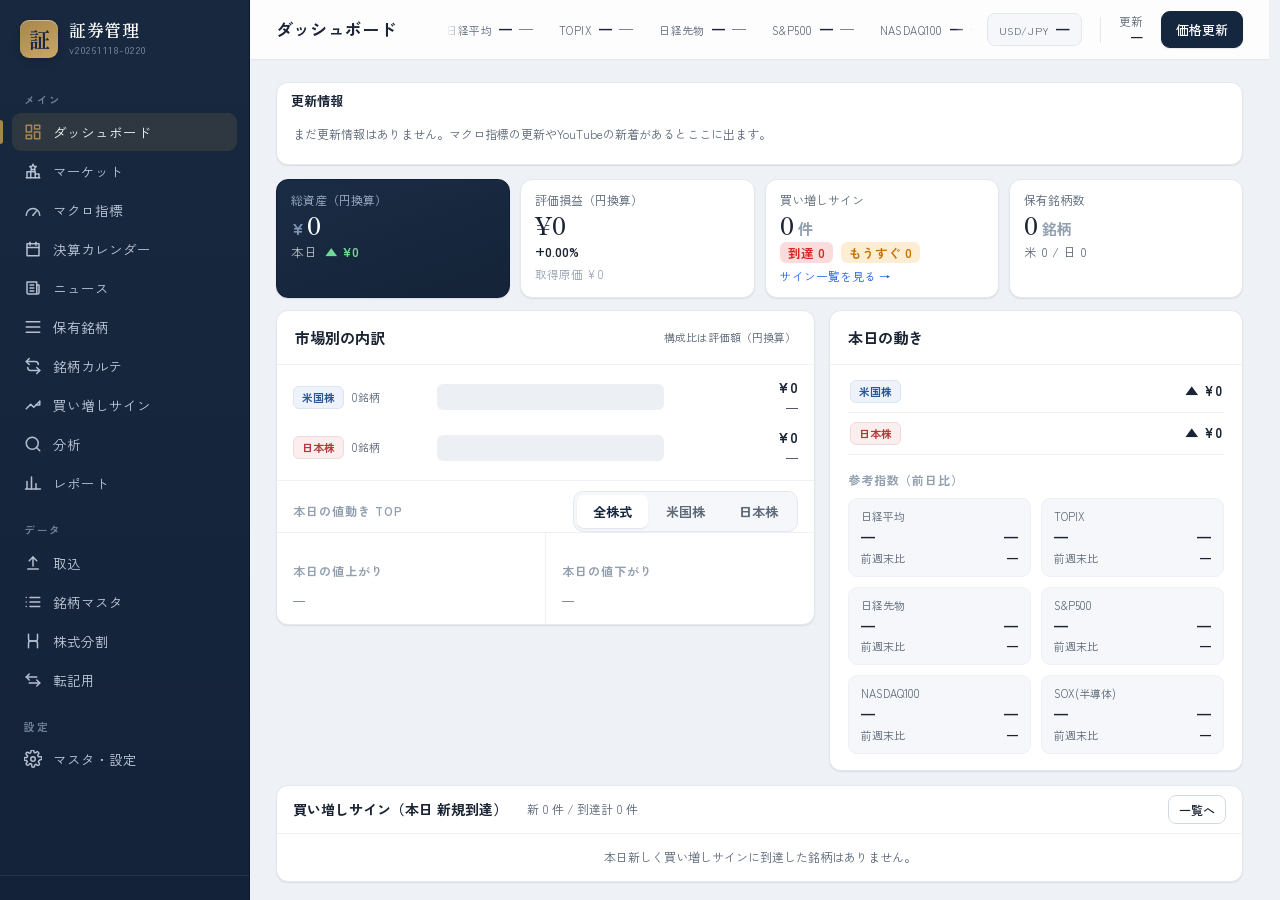
==== index.html @ fb953c41 "fix: 寄り付きランキングの並びを「株価→変動率」に変更（アプリ・メール共通。株価に「円」を付けて出来高と紛れないように） (v20261118-0220) Co-Authored-By: Clau" ====
<!DOCTYPE html>
<html lang="ja">
<head>
  <meta charset="UTF-8" />
  <meta name="viewport" content="width=device-width, initial-scale=1.0" />
  <title>証券管理ツール</title>
  <link rel="preconnect" href="https://fonts.googleapis.com" />
  <link rel="preconnect" href="https://fonts.gstatic.com" crossorigin />
  <link href="https://fonts.googleapis.com/css2?family=Zen+Kaku+Gothic+New:wght@400;500;700&family=Shippori+Mincho:wght@500;600;700&display=swap" rel="stylesheet" />
  <link rel="stylesheet" href="styles.css?v=20261118-0220" />
</head>
<body>
  <div class="shell">
    <aside class="sidebar">
      <div class="brand">
        <div class="brand-mark">証</div>
        <div>
          <div class="brand-name">証券管理</div>
          <div class="brand-sub" id="app-version" title="アプリのバージョン（更新日時 JST）"></div>
        </div>
      </div>
      <nav class="nav" id="nav"></nav>
      <div class="sidebar-foot" id="sidebar-foot"></div>
    </aside>

    <div class="main">
      <header class="topbar">
        <h1 id="page-title">ダッシュボード</h1>
        <div class="topbar-spacer"></div>
        <div class="tickers" id="tickers"></div>
        <div class="tdiv"></div>
        <div id="login-warn" hidden></div>
        <div class="update-meta" id="update-meta">更新<br /><b>—</b></div>
        <button id="btn-refresh" class="btn btn-primary">価格更新</button>
        <!-- 決算日バックグラウンド取得の進捗（トップバー下端に重ねる3pxライン＋件数ラベル。レイアウトに割り込まない） -->
        <div id="earn-progress" class="earn-progress" hidden>
          <div class="earn-progress-track"><div id="earn-progress-fill" class="earn-progress-fill"></div></div>
          <span id="earn-progress-text" class="earn-progress-text">決算日を取得中…</span>
        </div>
      </header>
      <main class="content"><div id="app"></div></main>
    </div>
  </div>

  <!-- 汎用モーダル -->
  <div id="modal-overlay" class="modal-overlay" hidden>
    <div class="modal" role="dialog" aria-modal="true">
      <div class="modal-header">
        <h2 id="modal-title">タイトル</h2>
        <button class="modal-close" id="modal-close">&times;</button>
      </div>
      <div class="modal-body" id="modal-body"></div>
    </div>
  </div>

  <!-- 銘柄詳細ドロワー（右からスライド） -->
  <div id="drawer-overlay" class="drawer-overlay" hidden>
    <aside class="drawer" id="detail-drawer" role="dialog" aria-modal="true">
      <div class="drawer-head">
        <div class="top">
          <div style="min-width:0;flex:1">
            <h2 class="drawer-title" id="drawer-title">銘柄</h2>
            <div id="drawer-subtitle" style="display:flex;gap:8px;align-items:center;margin-top:5px;flex-wrap:wrap"></div>
          </div>
          <button class="x-btn x" id="drawer-close" title="閉じる">&times;</button>
        </div>
      </div>
      <div class="drawer-body" id="drawer-body"></div>
      <div class="drawer-foot" id="drawer-foot"></div>
    </aside>
  </div>

  <div id="toast" class="toast" hidden></div>

  <!-- 処理中／完了オーバーレイ（ボタン操作のフィードバック） -->
  <div id="busy-overlay" class="busy-overlay" hidden>
    <div class="busy-card">
      <div class="busy-spinner" id="busy-spinner"></div>
      <div class="busy-msg" id="busy-msg">処理中…</div>
    </div>
  </div>

  <script src="sync-merge.js?v=20261106-2349"></script>
  <script src="analysis.js?v=20260729-2142"></script>
  <script src="app.js?v=20261118-0220"></script>
</body>
</html>
---- styles.css ----
:root {
  /* ライト（白ベース）テーマ。完全な白ではなくオフホワイト地＋白パネル。 */
  --bg: #f4f6f9;
  --panel: #ffffff;
  --panel-2: #eef1f5;
  --border: #d6dce4;
  --text: #1f2733;
  --muted: #687385;
  --accent: #2563eb;
  --accent-d: #1d4ed8;
  /* 緑/赤/橙は白地でも読めるよう少し濃いめ */
  --green: #15a34a;
  --red: #dc2626;
  --amber: #c2740a;
  --radius: 10px;
}

* { box-sizing: border-box; }
[hidden] { display: none !important; }
html, body { margin: 0; padding: 0; }
body {
  font-family: -apple-system, BlinkMacSystemFont, "Segoe UI", "Hiragino Sans", "Noto Sans JP", Meiryo, sans-serif;
  background: var(--bg);
  color: var(--text);
  font-size: 14px;
  line-height: 1.5;
}

.app-header {
  display: flex; align-items: center; justify-content: space-between;
  padding: 12px 16px; background: var(--panel); border-bottom: 1px solid var(--border);
  position: sticky; top: 0; z-index: 10;
}
.app-header h1 { font-size: 18px; margin: 0; }
.header-actions { display: flex; align-items: center; gap: 12px; }
.fx { color: var(--muted); font-variant-numeric: tabular-nums; font-size: 13px; }

.tabs {
  display: flex; gap: 4px; padding: 8px 12px; background: var(--panel);
  border-bottom: 1px solid var(--border); overflow-x: auto; position: sticky; top: 53px; z-index: 9;
}
.tab {
  background: transparent; border: none; color: var(--muted); padding: 8px 14px;
  border-radius: 8px; cursor: pointer; font-size: 14px; white-space: nowrap; position: relative;
}
.tab:hover { background: var(--panel-2); color: var(--text); }
.tab.active { background: var(--accent); color: #fff; }
.badge {
  display: inline-block; min-width: 18px; padding: 0 5px; margin-left: 6px;
  background: var(--red); color: #fff; border-radius: 10px; font-size: 11px; text-align: center;
}
.tab.active .badge { background: #fff; color: var(--accent); }

main { padding: 16px; }

.btn {
  background: var(--panel-2); color: var(--text); border: 1px solid var(--border);
  padding: 7px 14px; border-radius: 8px; cursor: pointer; font-size: 13px;
}
.btn:hover { border-color: var(--accent); }
.btn-primary { background: var(--accent); border-color: var(--accent); color: #fff; }
.btn-primary:hover { background: var(--accent-d); }
.btn-danger { color: var(--red); }
.btn-sm { padding: 4px 9px; font-size: 12px; }

.cards { display: grid; grid-template-columns: repeat(auto-fit, minmax(180px, 1fr)); gap: 12px; margin-bottom: 16px; }
.card { background: var(--panel); border: 1px solid var(--border); border-radius: var(--radius); padding: 14px 16px; }
.card .label { color: var(--muted); font-size: 12px; }
.card .value { font-size: 22px; font-weight: 700; font-variant-numeric: tabular-nums; margin-top: 4px; }
.card .sub { font-size: 12px; margin-top: 2px; }

.section { background: var(--panel); border: 1px solid var(--border); border-radius: var(--radius); margin-bottom: 16px; overflow: hidden; }
.section-head { display: flex; align-items: center; justify-content: space-between; padding: 12px 16px; border-bottom: 1px solid var(--border); }
.section-head h2 { margin: 0; font-size: 15px; }
.section-body { padding: 0; }

/* sticky な th は border-collapse:collapse だと固定が効かないため separate + border-spacing:0 */
table { width: 100%; border-collapse: separate; border-spacing: 0; font-variant-numeric: tabular-nums; font-size: 13px; }
th, td { padding: 5px 8px; text-align: right; border-bottom: 1px solid var(--border); white-space: nowrap; }
/* 見出しは中央揃え・数値は右揃え（デフォルト）・テキストは左揃え */
/* 見出しは固定（スクロールしても列名が見える） */
th { color: var(--muted); font-weight: 600; font-size: 11px; text-align: center; position: sticky; top: 0; background: var(--panel); z-index: 5; }
th.l, td.l { text-align: left; }
/* コード列は狭く */
th.col-code, td.col-code { max-width: 72px; width: 72px; }
tbody tr:hover { background: var(--panel-2); }
/* 列幅固定（米国株/日本株）。列幅は colgroup で指定し、はみ出しは省略表示。ヘッダは折り返して長い列名で幅を取らない */
table.fixed-cols { table-layout: fixed; min-width: 100%; }
table.fixed-cols th, table.fixed-cols td { overflow: hidden; text-overflow: ellipsis; white-space: nowrap; }
/* 横スクロールは枠内で完結。max-height は描画後に JS(fitListTables) が画面に合わせて設定し、
   その枠の中で thead(sticky top:0) を固定する（横スクロールを保ったまま見出し固定） */
.table-wrap { overflow: auto; }

.pos { color: var(--green); }
.neg { color: var(--red); }
.muted { color: var(--muted); }
/* クリックで銘柄詳細を開くリンク（コード・銘柄名） */
.lnk { color: var(--accent); cursor: pointer; }
.lnk:hover { text-decoration: underline; }
/* 外部リンク（株探チャート）。文字色は元のまま（前日比の緑/赤等を維持）、ホバーで下線 */
.lnk-ext { color: inherit; cursor: pointer; text-decoration: none; }
.lnk-ext:hover { text-decoration: underline; }
.tag { display: inline-block; padding: 1px 8px; border-radius: 6px; font-size: 11px; background: var(--panel-2); border: 1px solid var(--border); color: var(--muted); }
.tag.us { color: #2563eb; }
.tag.jp { color: #dc2626; }
.tag.fund { color: #7c3aed; }
.tag.detail-etf { color: #0891b2; border-color: #0891b2; }
.tag.detail-fund { color: #7c3aed; border-color: #7c3aed; }
.tag.detail-stock { color: var(--muted); }
/* 適用区分バッジ（初=初回 / 増=買い増し / 高=高値更新 / 固=買増固定値） */
.tag.basis-init  { color: #2563eb; border-color: #2563eb; }
.tag.basis-addon { color: #0891b2; border-color: #0891b2; }
.tag.basis-high  { color: #dc2626; border-color: #dc2626; }
.tag.basis-fixed { color: #7c3aed; border-color: #7c3aed; }
/* 到達区分: 新=オレンジ / 続=グレー */
.tag.reach-new  { color: #ea580c; border-color: #ea580c; }
.tag.reach-cont { color: #6b7280; border-color: #6b7280; }

/* 残り下落率バッジ */
.drop { font-weight: 600; }
.drop.reached { color: var(--red); background: rgba(220, 38, 38, 0.16); }
.drop.near { color: var(--amber); background: rgba(245, 158, 11, 0.18); }
.drop.far { color: var(--muted); }

/* 資産に占める割合（比率列）。％テキストの背後に構成比バーを敷く */
.ratio-td { position: relative; }
.ratio-td .ratio-bar { position: absolute; left: 0; top: 3px; bottom: 3px; background: rgba(59, 130, 246, 0.18); border-radius: 2px; pointer-events: none; }
.ratio-td .ratio-v { position: relative; font-weight: 600; }
/* ツールバーの分母セレクト */
.ratio-ctl { display: inline-flex; align-items: center; gap: 6px; }
.ratio-ctl .muted { font-size: 11px; }
.ratio-ctl select, .ratio-ctl input { font-size: 12px; padding: 3px 6px; }

.empty { padding: 28px 16px; text-align: center; color: var(--muted); }

/* フォーム */
form .field { margin-bottom: 12px; }
form label { display: block; font-size: 12px; color: var(--muted); margin-bottom: 4px; }
form input, form select {
  width: 100%; padding: 8px 10px; background: var(--bg); border: 1px solid var(--border);
  color: var(--text); border-radius: 8px; font-size: 14px;
}
form .row { display: flex; gap: 10px; align-items: stretch; }
/* 左右の列で入力欄の高さを揃える: ラベルが1行/2行で食い違っても、ラベル側を伸ばして
   入力欄を下端に揃える（揃っている時は見た目そのまま）。フォームのガタつき防止。 */
form .row > .field { flex: 1; display: flex; flex-direction: column; }
form .row > .field > label:first-child { flex: 1 0 auto; }
.form-actions { display: flex; justify-content: flex-end; gap: 8px; margin-top: 16px; }

/* モーダル */
.modal-overlay { position: fixed; inset: 0; background: rgba(0,0,0,.6); display: flex; align-items: center; justify-content: center; z-index: 100; padding: 16px; }
.modal { background: var(--panel); border: 1px solid var(--border); border-radius: 12px; width: 100%; max-width: 520px; max-height: 90vh; overflow: auto; }
.modal.wide { max-width: 1000px; }
/* 取込/手入力日が分割日より後（既に分割後の可能性）を強調 */
.after-split { background: rgba(245, 158, 11, .22); }
.modal-header { display: flex; align-items: center; justify-content: space-between; padding: 14px 16px; border-bottom: 1px solid var(--border); position: sticky; top: 0; background: var(--panel); }
.modal-header h2 { margin: 0; font-size: 16px; }
.modal-close { background: none; border: none; color: var(--muted); font-size: 24px; cursor: pointer; line-height: 1; }
.modal-body { padding: 16px; }

/* トースト */
.toast { position: fixed; bottom: 20px; left: 50%; transform: translateX(-50%); background: var(--panel-2); border: 1px solid var(--border); padding: 10px 18px; border-radius: 8px; z-index: 200; }

.notice { background: var(--panel-2); border: 1px solid var(--amber); border-radius: 8px; padding: 10px 14px; margin-bottom: 16px; font-size: 13px; color: var(--text); }

.tag.watch { color: var(--amber); border-color: var(--amber); }
.tag.watch-pass { color: var(--muted); border-color: var(--muted); }
.tag.watch-recheck { color: var(--accent); border-color: var(--accent); }
.nowrap { white-space: nowrap; }

/* マスタ・設定のグループ化UI */
.grp-label { font-weight: 600; font-size: 13px; color: var(--text); margin: 0 0 8px; padding-bottom: 4px; border-bottom: 1px solid var(--border); }
.btn-row { display: flex; gap: 10px; flex-wrap: wrap; margin: 0 0 6px; }
.grp-note { margin: 0 0 14px; font-size: 12px; }

/* ソート可能なヘッダ */
th.sortable { cursor: pointer; user-select: none; }
th.sortable:hover { color: var(--text); }
th.sortable.active { color: var(--accent); }
/* ソート矢印は常に同じ幅を占有（ソートで列幅が変わらないように） */
.sort-arrow { display: inline-block; width: 0.9em; text-align: center; font-size: 10px; }

/* フィルタバー */
.filterbar { display: flex; align-items: center; gap: 12px; flex-wrap: wrap; padding: 10px 16px; border-bottom: 1px solid var(--border); }
.filterbar label { display: inline-flex; align-items: center; gap: 6px; font-size: 12px; color: var(--muted); }
.filterbar select { width: auto; padding: 5px 8px; font-size: 13px; }

/* 評価バッジ（S/A/B/C/D） */
.grade { display: inline-block; min-width: 20px; padding: 1px 7px; border-radius: 6px; font-weight: 700; font-size: 12px; text-align: center; background: var(--panel-2); border: 1px solid var(--border); }
.grade-s { color: #b45309; border-color: #d9a441; }
.grade-a { color: var(--green); border-color: var(--green); }
.grade-b { color: #2563eb; border-color: #2563eb; }
.grade-c { color: var(--muted); }
.grade-d { color: var(--red); border-color: var(--red); }

/* フォーム: details / fieldset / textarea / checkbox */
form textarea { width: 100%; padding: 8px 10px; background: var(--bg); border: 1px solid var(--border); color: var(--text); border-radius: 8px; font-size: 14px; resize: vertical; }
form .form-group { margin: 12px 0; border: 1px solid var(--border); border-radius: 8px; padding: 10px 12px; }
form details.form-group > summary { cursor: pointer; color: var(--muted); font-size: 13px; }
form details.form-group[open] > summary { margin-bottom: 10px; }
form fieldset.form-group legend { color: var(--muted); font-size: 12px; padding: 0 6px; }
form label.check { display: flex; align-items: center; gap: 8px; font-size: 13px; color: var(--text); margin-bottom: 12px; }
form label.check input { width: auto; }

/* カラムピッカー */
.col-picker-btn { border-style: dashed; }
.cp-wrapper { max-height: 60vh; overflow-y: auto; }
.cp-item {
  display: flex; align-items: center; gap: 10px;
  padding: 7px 6px; border-radius: 6px; cursor: default;
  border: 1px solid transparent; margin-bottom: 2px;
}
.cp-item:hover { background: var(--panel-2); }
.cp-item.cp-dragging { opacity: 0.4; }
.cp-item[draggable=true]:hover { border-color: var(--border); }
.cp-handle { cursor: grab; color: var(--muted); font-size: 16px; line-height: 1; user-select: none; }
.cp-side { flex: 0 0 auto; min-width: 56px; text-align: center; font-size: 10.5px; font-weight: 700; padding: 1px 6px; border: 1px solid currentColor; border-radius: 999px; white-space: nowrap; }
.cp-item label { display: flex; align-items: center; gap: 8px; cursor: pointer; font-size: 13px; flex: 1; }
.cp-item label input { width: auto; cursor: pointer; }

/* 一括操作バー */
.bulkbar { display: flex; align-items: center; gap: 10px; padding: 8px 16px; border-bottom: 1px solid var(--border); }
.bulkbar .muted { font-size: 12px; }

/* サイン: 到達/もうすぐ を1表にまとめた時のグループ見出し行 */
.sig-group td { background: var(--panel-2); font-weight: 700; text-align: left; padding: 8px 16px; font-size: 13px; }
.sig-group.reached td { color: var(--red); }
.sig-group.near td { color: var(--amber); }
.sig-group.within10 td { color: var(--accent); }
/* 市場フィルタのトグル */
.seg-toggle { display: inline-flex; gap: 4px; }

/* 行内チェックボックス */
.row-select, #select-all { width: auto; cursor: pointer; }

/* 銘柄情報（自動取得）パネル */
.auto-info { background: var(--bg); border: 1px solid var(--border); border-radius: 8px; padding: 8px 12px; }
.auto-info .ai-row { display: flex; justify-content: space-between; gap: 12px; padding: 3px 0; font-size: 13px; }
.auto-info .ai-row + .ai-row { border-top: 1px solid var(--border); }

@media (max-width: 640px) {
  .app-header h1 { font-size: 16px; }
  main { padding: 12px; }
  th, td { padding: 8px; }
}

/* ===================== リデザイン（デザインCSSで上書き） ===================== */
/* =========================================================================
   証券管理ツール — リデザイン版スタイル
   方向性: 銀行・証券の王道 / 落ち着いた信頼感
   ネイビー基調 + ブラスのアクセント + 明朝の見出し + タブラー数値
   ========================================================================= */

:root {
  /* 面 */
  --bg: #eef1f5;
  --panel: #ffffff;
  --panel-2: #f5f7fa;
  --panel-3: #eceff4;

  /* インク（ネイビー系） */
  --navy: #15263f;
  --navy-2: #1d3252;
  --navy-3: #27425f;
  --ink: #1a2434;
  --muted: #5c6878;
  --faint: #93a0b0;

  /* 罫線 */
  --border: #e3e7ee;
  --hair: #edf0f5;
  --border-strong: #d3d9e2;

  /* ブランド・アクセント（ブラス/真鍮） */
  --brass: #a8854a;
  --brass-d: #8e6f3a;
  --brass-soft: #f3ecdd;

  /* 損益 */
  --up: #1f8a4c;
  --up-ink: #14703c;
  --up-soft: rgba(31, 138, 76, 0.10);
  --down: #c2362f;
  --down-ink: #a82a24;
  --down-soft: rgba(194, 54, 47, 0.09);
  --warn: #b97d18;
  --warn-soft: rgba(185, 125, 24, 0.13);

  --radius: 12px;
  --radius-sm: 8px;
  --shadow-sm: 0 1px 2px rgba(20, 33, 56, 0.05), 0 1px 1px rgba(20, 33, 56, 0.04);
  --shadow-md: 0 4px 16px rgba(20, 33, 56, 0.10);
  --shadow-lg: 0 18px 50px rgba(13, 24, 43, 0.22);

  --sans: "Zen Kaku Gothic New", -apple-system, BlinkMacSystemFont, "Hiragino Sans", "Noto Sans JP", Meiryo, sans-serif;
  --serif: "Shippori Mincho", "Hiragino Mincho ProN", "Yu Mincho", serif;
  --sidebar-w: 250px;
}

* { box-sizing: border-box; }
[hidden] { display: none !important; }
html, body { margin: 0; padding: 0; height: 100%; }
/* ページ縦スクロールバーの領域を常に確保し、出現/消失でレイアウト幅がガタつくのを防ぐ */
html { scrollbar-gutter: stable; }
body {
  font-family: var(--sans);
  background: var(--bg);
  color: var(--ink);
  font-size: 14px;
  line-height: 1.55;
  -webkit-font-smoothing: antialiased;
}
.tnum { font-variant-numeric: tabular-nums; font-feature-settings: "tnum" 1; }
button { font-family: inherit; }
::-webkit-scrollbar { width: 11px; height: 11px; }
::-webkit-scrollbar-thumb { background: #c6cedb; border-radius: 8px; border: 3px solid transparent; background-clip: content-box; }
::-webkit-scrollbar-thumb:hover { background: #aab6c8; background-clip: content-box; }

/* ============================ レイアウト ============================ */
.shell { display: flex; min-height: 100vh; }

.sidebar {
  width: var(--sidebar-w); flex: none;
  background: linear-gradient(180deg, #18293f 0%, #132238 100%);
  color: #cfd8e6;
  position: sticky; top: 0; height: 100vh;
  display: flex; flex-direction: column;
  border-right: 1px solid #0d1828;
}
.brand {
  display: flex; align-items: center; gap: 11px;
  padding: 20px 20px 18px;
}
.brand-mark {
  width: 38px; height: 38px; flex: none; border-radius: 9px;
  background: linear-gradient(150deg, var(--brass) 0%, #c8a868 100%);
  display: grid; place-items: center;
  color: #1b2942; font-family: var(--serif); font-weight: 700; font-size: 21px;
  box-shadow: inset 0 1px 0 rgba(255,255,255,.4), 0 2px 6px rgba(0,0,0,.25);
}
.brand-name { font-family: var(--serif); font-weight: 600; font-size: 17px; color: #fff; letter-spacing: .04em; line-height: 1.2; }
.brand-sub { font-size: 10.5px; color: #8090a6; letter-spacing: .14em; margin-top: 1px; }

.nav { padding: 6px 12px; overflow-y: auto; flex: 1; }
.nav-group { margin-top: 14px; }
.nav-group:first-child { margin-top: 4px; }
.nav-label {
  font-size: 10.5px; letter-spacing: .16em; color: #6f7f97;
  padding: 6px 12px 4px; font-weight: 700;
}
.nav-item {
  display: flex; align-items: center; gap: 11px; width: 100%;
  padding: 9px 12px; margin: 1px 0; border: none; background: transparent;
  color: #c3cddd; font-size: 13.5px; border-radius: 9px; cursor: pointer;
  text-align: left; position: relative; transition: background .12s, color .12s;
  touch-action: manipulation; -webkit-user-select: none; user-select: none; -webkit-touch-callout: none;
}
.nav-item .lbl { white-space: nowrap; overflow: hidden; text-overflow: ellipsis; }
.nav-item:hover { background: rgba(255,255,255,.06); color: #fff; }
.nav-item.active { background: rgba(168,133,74,.16); color: #fff; }
.nav-item.active::before {
  content: ""; position: absolute; left: -12px; top: 7px; bottom: 7px; width: 3px;
  background: var(--brass); border-radius: 0 3px 3px 0;
}
.nav-ico { width: 18px; height: 18px; flex: none; opacity: .92; }
.nav-item.active .nav-ico { color: var(--brass); opacity: 1; }
.nav-badge {
  margin-left: auto; min-width: 19px; height: 19px; padding: 0 6px;
  background: var(--down); color: #fff; border-radius: 10px;
  font-size: 11px; font-weight: 700; display: grid; place-items: center;
}
.nav-badge.amber { background: var(--brass); }
.sidebar-foot { padding: 12px 16px; border-top: 1px solid rgba(255,255,255,.07); font-size: 11px; color: #7585a0; }

.main { flex: 1; min-width: 0; display: flex; flex-direction: column; }

/* ============================ トップバー ============================ */
.topbar {
  position: sticky; top: 0; z-index: 20;
  background: rgba(255,255,255,.86); backdrop-filter: saturate(1.4) blur(10px);
  border-bottom: 1px solid var(--border);
  display: flex; align-items: center; gap: 18px;
  padding: 11px 26px;
}
.topbar h1 { font-size: 17px; margin: 0; font-weight: 600; letter-spacing: .01em; }

/* 決算日バックグラウンド取得の進捗表示。トップバー下端に重ねる3pxライン＋右端下に小さな件数ラベル。
   absolute でトップバーに重ねるため、表示/非表示でレイアウトが一切動かない（すみぽん要望）。操作もブロックしない。 */
.earn-progress { position: absolute; left: 0; right: 0; bottom: -1px; pointer-events: none; z-index: 21; }
.earn-progress-track { height: 3px; background: color-mix(in srgb, var(--accent) 14%, transparent); overflow: hidden; }
.earn-progress-fill { height: 100%; width: 0%; background: var(--accent); transition: width .3s ease; }
.earn-progress-text {
  position: absolute; top: 3px; right: 12px;
  font-size: 10px; font-weight: 600; white-space: nowrap; color: var(--accent);
  background: color-mix(in srgb, var(--panel) 90%, transparent);
  border: 1px solid var(--border); border-top: none; border-radius: 0 0 8px 8px;
  padding: 2px 9px;
}
.topbar-spacer { flex: 1; }
.tickers { display: flex; align-items: center; gap: 18px; }
.ticker { display: flex; align-items: baseline; gap: 7px; }
.ticker .t-label { font-size: 11px; color: var(--muted); letter-spacing: .04em; }
.ticker .t-val { font-size: 13px; font-weight: 600; }
.ticker .t-pct { font-size: 12px; font-weight: 600; }
.tdiv { width: 1px; height: 26px; background: var(--border); }
.fx-chip {
  display: inline-flex; align-items: baseline; gap: 6px;
  background: var(--panel-2); border: 1px solid var(--border);
  padding: 5px 11px; border-radius: 8px;
}
.fx-chip .t-label { font-size: 10.5px; color: var(--muted); letter-spacing: .06em; }
.fx-chip .t-val { font-size: 13.5px; font-weight: 700; }
.login-warn { font-size: 11.5px; color: #b4540a; background: #fff4e5; border: 1px solid #f5c98a; border-radius: 8px; padding: 5px 10px; line-height: 1.25; text-align: center; cursor: pointer; white-space: nowrap; font-weight: 700; }
.login-warn span { font-weight: 400; font-size: 10.5px; }
.login-warn:hover { background: #ffe9cc; }
.update-meta { font-size: 11.5px; color: var(--muted); text-align: right; line-height: 1.35; }
.update-meta b { color: var(--ink); font-weight: 600; }

/* ============================ ボタン ============================ */
.btn {
  display: inline-flex; align-items: center; gap: 6px; justify-content: center;
  background: var(--panel); color: var(--ink); border: 1px solid var(--border-strong);
  padding: 8px 14px; border-radius: 9px; cursor: pointer; font-size: 13px; font-weight: 500;
  transition: background .12s, border-color .12s, box-shadow .12s; white-space: nowrap;
  /* モバイルでタップが「テキスト選択」「ダブルタップズーム」に化けてクリック不発になるのを防ぐ */
  touch-action: manipulation; -webkit-user-select: none; user-select: none; -webkit-touch-callout: none;
}
.btn:hover { background: var(--panel-2); border-color: #b9c2d0; }
.btn:active { transform: translateY(.5px); }
/* 無効ボタン（例: マーケットの登録済み「＋注意」）はグレーアウトして押せないと分かるように */
.btn:disabled, .btn[disabled] {
  background: var(--panel-2); color: var(--faint); border-color: var(--border);
  cursor: not-allowed; opacity: .55; box-shadow: none;
}
.btn:disabled:hover, .btn[disabled]:hover { background: var(--panel-2); border-color: var(--border); }
.btn:disabled:active, .btn[disabled]:active { transform: none; }
.btn-primary { background: var(--navy); border-color: var(--navy); color: #fff; box-shadow: var(--shadow-sm); }
.btn-primary:hover { background: var(--navy-2); border-color: var(--navy-2); }
.btn-brass { background: var(--brass); border-color: var(--brass); color: #fff; }
.btn-brass:hover { background: var(--brass-d); border-color: var(--brass-d); }
.btn-ghost { background: transparent; border-color: transparent; }
.btn-ghost:hover { background: var(--panel-2); border-color: var(--border); }
.btn-sm { padding: 5px 10px; font-size: 12px; border-radius: 8px; }
.btn-icon { padding: 7px; width: 34px; height: 34px; }
.btn .ico { width: 16px; height: 16px; }

/* セグメント切替（市場トグル等） */
.seg {
  display: inline-flex; background: var(--panel-2); border: 1px solid var(--border);
  border-radius: 10px; padding: 3px; gap: 2px;
}
.seg button {
  border: none; background: transparent; color: var(--muted); cursor: pointer;
  padding: 7px 16px; border-radius: 7px; font-size: 13px; font-weight: 600;
  display: inline-flex; align-items: center; gap: 7px; transition: all .12s;
}
.seg button:hover { color: var(--ink); }
.seg button.active { background: var(--panel); color: var(--navy); box-shadow: var(--shadow-sm); }
.seg button .seg-n { font-size: 11px; color: var(--faint); font-weight: 600; }
.seg button.active .seg-n { color: var(--brass); }

/* 取引サマリー: 買い/売り行はクリックで明細一覧を開く */
.txn-clickable { cursor: pointer; }
.txn-clickable:hover { background: var(--hover, rgba(0,0,0,.04)); }
.txn-more { font-size: 11px; color: var(--brass); font-weight: 600; margin-left: 4px; }
.txn-list-table th, .txn-list-table td { white-space: nowrap; }
.txn-list-table a { color: var(--navy); text-decoration: none; }
.txn-list-table a:hover { text-decoration: underline; }
/* 取引サマリー: 見出し右のコントロール群（期間セレクタ＋トグル＋絞り込み）。トグルの位置を固定するため右寄せ。 */
.txn-head-ctrls { display: flex; align-items: center; gap: 8px; margin-left: auto; flex-wrap: wrap; justify-content: flex-end; }
.txn-sel { padding: 5px 8px; border: 1px solid var(--border-strong, #ccc); border-radius: 7px; background: var(--panel); color: var(--ink); font-size: 13px; font-weight: 600; }
/* 適用中フィルタのチップ */
.txn-filter-chip { display: flex; align-items: center; gap: 4px; padding: 4px 16px 0; }
.txn-filter-clear { border: none; background: transparent; color: var(--muted); cursor: pointer; font-size: 15px; line-height: 1; padding: 2px 6px; border-radius: 6px; }
.txn-filter-clear:hover { color: var(--danger, #c0392b); background: var(--hover, rgba(0,0,0,.05)); }
/* 絞り込みモーダル: 市場/モードのボタン列・ラベルチェック一覧 */
.seg-btns { display: flex; gap: 6px; flex-wrap: wrap; }
.lbl-chk-list { display: flex; flex-direction: column; gap: 4px; max-height: 40vh; overflow: auto; }
.lbl-chk { display: inline-flex; align-items: center; gap: 6px; cursor: pointer; }

/* ============================ コンテンツ ============================ */
.content { padding: 22px 26px 16px; max-width: none; width: 100%; margin: 0; }
.page-intro { margin: 0 0 18px; }
.page-intro h2 { font-family: var(--serif); font-size: 22px; font-weight: 600; margin: 0 0 3px; letter-spacing: .02em; }
.page-intro p { margin: 0; color: var(--muted); font-size: 13px; }

/* カード（サマリー） */
.cards { display: grid; grid-template-columns: repeat(auto-fit, minmax(220px, 1fr)); gap: 14px; margin-bottom: 22px; }
.stat {
  background: var(--panel); border: 1px solid var(--border); border-radius: var(--radius);
  padding: 16px 18px; box-shadow: var(--shadow-sm); position: relative; overflow: hidden;
}
.stat.feature { background: linear-gradient(160deg, #1a2c45 0%, #142337 100%); border-color: #11203a; color: #fff; }
.stat .s-label { font-size: 12px; color: var(--muted); display: flex; align-items: center; gap: 6px; }
.stat.feature .s-label { color: #9fb0c8; }
.stat .s-value { font-family: var(--serif); font-size: 30px; font-weight: 600; margin-top: 6px; letter-spacing: .01em; line-height: 1.1; }
.stat .s-value .cur { font-size: 16px; font-weight: 600; color: var(--faint); margin-right: 2px; font-family: var(--sans); }
.stat.feature .s-value .cur { color: #7e93b3; }
.stat .s-sub { font-size: 12.5px; margin-top: 6px; display: flex; align-items: center; gap: 8px; }
.stat .s-foot { font-size: 11.5px; color: var(--faint); margin-top: 10px; }

/* セクション */
.section {
  background: var(--panel); border: 1px solid var(--border); border-radius: var(--radius);
  margin-bottom: 20px; box-shadow: var(--shadow-sm); overflow: hidden;
}
.section-head { display: flex; align-items: center; gap: 12px; padding: 15px 18px; border-bottom: 1px solid var(--hair); }
.section-head h3 { margin: 0; font-size: 15px; font-weight: 600; display: flex; align-items: center; gap: 9px; }
.section-head .count { font-size: 12px; color: var(--muted); font-weight: 500; }
.section-head .spacer { flex: 1; }

/* ツールバー（検索・絞込） */
.toolbar { display: flex; align-items: center; gap: 12px; padding: 13px 18px; border-bottom: 1px solid var(--hair); flex-wrap: wrap; }
.search {
  display: flex; align-items: center; gap: 8px; background: var(--panel-2);
  border: 1px solid var(--border); border-radius: 9px; padding: 0 11px; min-width: 230px; flex: 1; max-width: 320px;
  transition: border-color .12s, box-shadow .12s;
}
.search:focus-within { border-color: var(--navy-3); box-shadow: 0 0 0 3px rgba(39,66,95,.10); background: #fff; }
.search .ico { width: 16px; height: 16px; color: var(--faint); flex: none; }
.search input { border: none; background: transparent; outline: none; padding: 9px 0; font-size: 13.5px; width: 100%; color: var(--ink); }
.search input::placeholder { color: var(--faint); }
.search .clr { border: none; background: transparent; color: var(--faint); cursor: pointer; font-size: 16px; padding: 0 2px; line-height: 1; }

.chip {
  display: inline-flex; align-items: center; gap: 6px; background: var(--panel); cursor: pointer;
  border: 1px solid var(--border-strong); border-radius: 8px; padding: 7px 11px; font-size: 12.5px; color: var(--ink);
}
.chip:hover { border-color: #b4bdcc; background: var(--panel-2); }
.chip.on { background: var(--navy); border-color: var(--navy); color: #fff; }
.chip { white-space: nowrap; }
.chip select { border: none; background: transparent; outline: none; font-size: 12.5px; color: inherit; cursor: pointer; font-family: inherit; }
.chip .ico { width: 14px; height: 14px; opacity: .6; }
.tb-spacer { flex: 1; }

/* サマリー帯（絞込結果） */
.summary-strip {
  display: flex; align-items: center; gap: 26px; padding: 11px 18px; background: var(--panel-2);
  border-bottom: 1px solid var(--hair); flex-wrap: wrap;
}
.summary-strip .ss { display: flex; flex-direction: column; }
.summary-strip .ss-k { font-size: 11px; color: var(--muted); letter-spacing: .02em; }
.summary-strip .ss-v { font-size: 16px; font-weight: 700; white-space: nowrap; }
.summary-strip .ss-v small { font-size: 12px; font-weight: 600; margin-left: 4px; }

/* ツールバー常設のパターン選択 */
.flt-preset { padding: 5px 8px; font-size: 12px; border: 1px solid var(--border); border-radius: 6px; background: var(--panel-2); max-width: 180px; }
.col-pattern { max-width: 160px; } /* 列パターン切替（「列」ボタンの左） */
/* 分析タブ 列フィルターパネル（①項目を追加 →②値を設定） */
.afl-panel { margin: 8px 18px; padding: 10px 12px; border: 1px solid var(--border); border-radius: 8px; background: var(--panel); }
.afl-head { display: flex; align-items: center; gap: 10px; margin-bottom: 8px; font-size: 13px; flex-wrap: wrap; }
.afl-head .muted { font-size: 11px; color: var(--muted); font-weight: 400; }
.afl-add { padding: 5px 8px; font-size: 12px; border: 1px solid var(--border); border-radius: 6px; background: var(--panel-2); max-width: 280px; }
.afl-empty { font-size: 12px; color: var(--muted); padding: 4px 2px; }
.afl-rows { display: flex; flex-direction: column; gap: 6px; max-height: 44vh; overflow-y: auto; }
.afl-row { display: flex; align-items: center; gap: 10px; padding: 5px 8px; border: 1px solid var(--hair); border-radius: 7px; background: var(--panel-2); font-size: 12px; }
.afl-row .afl-l { flex: 0 0 130px; font-weight: 600; white-space: nowrap; overflow: hidden; text-overflow: ellipsis; }
.afl-ctrl { flex: 1; min-width: 0; display: flex; align-items: center; gap: 6px; flex-wrap: wrap; }
.afl-num { width: 78px; padding: 4px 6px; font-size: 12px; }
.afl-mode { flex: 0 0 auto; padding: 2px 9px; font-size: 11px; font-weight: 600; border: 1px solid var(--border); border-radius: 999px; background: var(--panel); color: var(--muted); cursor: pointer; }
.afl-mode.not { border-color: var(--red); background: color-mix(in srgb, var(--red) 16%, transparent); color: var(--red); }
.afl-row.not { border-color: color-mix(in srgb, var(--red) 45%, var(--hair)); }
.afl-row.not .afl-chk.on { background: color-mix(in srgb, var(--red) 16%, transparent); border-color: var(--red); }
.afl-tilde { color: var(--muted); }
.afl-chks { display: flex; flex-wrap: wrap; gap: 5px; }
.afl-chk { display: inline-flex; align-items: center; gap: 4px; padding: 2px 8px; border: 1px solid var(--border); border-radius: 999px; cursor: pointer; user-select: none; color: var(--muted); }
.afl-chk input { margin: 0; }
.afl-chk.on { background: color-mix(in srgb, var(--accent) 16%, transparent); border-color: var(--accent); color: var(--text); font-weight: 600; }
.afl-x { flex: 0 0 auto; width: 22px; height: 22px; line-height: 1; border: none; border-radius: 6px; background: transparent; color: var(--muted); cursor: pointer; font-size: 16px; }
.afl-x:hover { background: color-mix(in srgb, var(--red) 18%, transparent); color: var(--red); }

/* ============================ テーブル（保有一覧） ============================ */
/* 枠内スクロールを徹底：枠は親幅を超えず（横スクロールはページでなく枠側に出す）、
   端到達時のスクロール連鎖（ページが動く）を抑止。縦は JS(fitListTables) が max-height を付与。 */
.table-wrap { overflow: auto; max-width: 100%; overscroll-behavior: contain; }
table.holdings { width: 100%; border-collapse: separate; border-spacing: 0; font-size: 13px; }
table.holdings thead th {
  position: sticky; top: 0; z-index: 4; background: var(--panel);
  color: var(--muted); font-weight: 600; font-size: 11.5px; letter-spacing: .02em;
  text-align: right; padding: 10px 14px; border-bottom: 1.5px solid var(--border-strong);
  white-space: nowrap; user-select: none;
}
table.holdings thead th.l { text-align: left; }
table.holdings thead th.sortable { cursor: pointer; }
table.holdings thead th.sortable:hover { color: var(--ink); }
table.holdings thead th.sortable.active { color: var(--navy); }
.sort-arrow { display: inline-block; width: .85em; text-align: center; font-size: 9px; color: var(--brass); }
table.holdings tbody td { padding: 11px 14px; border-bottom: 1px solid var(--hair); text-align: right; vertical-align: middle; white-space: nowrap; }
table.holdings tbody td.l { text-align: left; }
table.holdings tbody tr { transition: background .1s; cursor: pointer; }
table.holdings tbody tr:hover { background: #f6f8fb; }
table.holdings tbody tr:hover .row-actions { opacity: 1; }
table.holdings tbody tr.sig-reached { background: rgba(194,54,47,.045); }
table.holdings tbody tr.sig-reached:hover { background: rgba(194,54,47,.075); }

/* セル内: 主・副の2段組み */
.cell-2 { display: flex; flex-direction: column; gap: 2px; align-items: flex-end; }
.cell-2.l { align-items: flex-start; }
.c-main { font-weight: 600; font-variant-numeric: tabular-nums; font-feature-settings: "tnum" 1; }
.c-sub { font-size: 11.5px; color: var(--muted); font-variant-numeric: tabular-nums; }
.c-main.big { font-size: 14.5px; }

/* 銘柄セル */
.name-cell { display: flex; align-items: center; gap: 12px; }
.tk {
  flex: none; width: 46px; height: 40px; border-radius: 8px; display: grid; place-items: center;
  background: var(--panel-3); border: 1px solid var(--border); font-weight: 700; font-size: 12.5px;
  color: var(--navy-2); font-variant-numeric: tabular-nums; letter-spacing: -.01em;
}
.tk.us { background: #eef3fb; border-color: #d8e3f3; color: #2a5599; }
.tk.jp { background: #fbeeef; border-color: #f0d8da; color: #b23a36; }
.tk.fund { background: #f1edf8; border-color: #e2d8f0; color: #6a4ca8; }
.name-main { display: flex; flex-direction: column; min-width: 0; }
.name-main .nm { font-weight: 600; font-size: 13.5px; color: var(--ink); display: flex; align-items: center; gap: 7px; }
.name-main .nm b { overflow: hidden; text-overflow: ellipsis; max-width: 230px; white-space: nowrap; }
.name-main .meta { font-size: 11.5px; color: var(--muted); margin-top: 1px; display: flex; align-items: center; gap: 7px; }

/* 値・色 */
.up { color: var(--up-ink); }
.down { color: var(--down-ink); }
.muted { color: var(--muted); }
.faint { color: var(--faint); }
.delta { display: inline-flex; align-items: center; gap: 3px; font-variant-numeric: tabular-nums; font-weight: 600; }
.delta .arw { font-size: 9px; }

/* タグ・バッジ */
.tag { display: inline-flex; align-items: center; padding: 2px 8px; border-radius: 6px; font-size: 11px; font-weight: 600; background: var(--panel-3); color: var(--muted); border: 1px solid var(--border); white-space: nowrap; }
.tag.us { color: #2a5599; background: #eef3fb; border-color: #dbe5f4; }
.tag.jp { color: #b23a36; background: #fbeeef; border-color: #f1dadc; }
.tag.fund { color: #6a4ca8; background: #f1edf8; border-color: #e3d9f1; }
.tag.cat { background: var(--brass-soft); color: var(--brass-d); border-color: #e8dcc2; }
.tag.watch { color: var(--warn); background: var(--warn-soft); border-color: #ecd9b3; }
/* 注意銘柄の区分: パス＝灰（見送り）／再調査＝青（到達したら調べ直す） */
.tag.watch.watch-pass { color: #5b6472; background: #eef0f3; border-color: #d8dce2; }
.tag.watch.watch-recheck { color: #2a5599; background: #eef3fb; border-color: #dbe5f4; }
.tag.etf { color: #0e7490; border-color: #bfe3ea; background: #eafafc; }

/* 格付バッジ */
.grade { display: inline-grid; place-items: center; min-width: 24px; height: 22px; padding: 0 7px; border-radius: 7px; font-weight: 700; font-size: 12px; border: 1.4px solid; }
.grade-s { color: #9a6a12; border-color: #d6ad5b; background: #fbf3e0; }
.grade-a { color: var(--up-ink); border-color: #9ccbb0; background: #eef7f1; }
.grade-b { color: #2a5599; border-color: #aac4e6; background: #eef3fb; }
.grade-c { color: var(--muted); border-color: var(--border-strong); }
.grade-d { color: var(--down-ink); border-color: #e3a9a5; background: #fbeeee; }

/* ラベル色プリセットのスウォッチ選択UI（カテゴリ・格付けマスタ） */
.color-pick { display: inline-flex; flex-wrap: wrap; gap: 6px; }
.cswatch { width: 28px; height: 24px; border-radius: 7px; border: 1.4px solid; font-weight: 700; font-size: 12px; cursor: pointer; line-height: 1; padding: 0; }
.cswatch.on { outline: 2px solid var(--ink); outline-offset: 1px; }

/* 買い増しサイン・セル */
.signal {
  display: inline-flex; flex-direction: column; align-items: flex-end; gap: 2px;
}
.sig-pill {
  display: inline-flex; align-items: center; gap: 5px; padding: 3px 9px; border-radius: 999px;
  font-size: 11.5px; font-weight: 700; font-variant-numeric: tabular-nums;
}
.sig-pill.reached { background: var(--down); color: #fff; }
.sig-pill.near { background: var(--warn-soft); color: var(--warn); border: 1px solid #ecd6a6; }
.sig-pill.far { background: var(--panel-3); color: var(--muted); }
.sig-pill .dot { width: 6px; height: 6px; border-radius: 50%; background: currentColor; }
.sig-sub { font-size: 11px; color: var(--faint); font-variant-numeric: tabular-nums; }

/* 行アクション */
.row-actions { display: inline-flex; gap: 4px; opacity: 0; transition: opacity .12s; }
.row-actions .btn { padding: 5px 9px; font-size: 11.5px; }
.kebab { width: 30px; height: 30px; border-radius: 7px; border: 1px solid transparent; background: transparent; cursor: pointer; display: grid; place-items: center; color: var(--muted); }
.kebab:hover { background: var(--panel-3); border-color: var(--border); }

/* ============================ 追加: コンパクト保有表 / ☆評価 / データ画面 ============================ */

/* ☆評価 */
.stars { font-size: 12px; letter-spacing: 1px; white-space: nowrap; }
.stars .on { color: var(--brass); }
.stars .off { color: #d8dde6; }

/* 密度トグル */
.density-toggle { display: inline-flex; background: var(--panel-2); border: 1px solid var(--border); border-radius: 8px; padding: 2px; }
.density-toggle button { border: none; background: transparent; cursor: pointer; padding: 5px 9px; border-radius: 6px; color: var(--muted); display: grid; place-items: center; }
.density-toggle button.active { background: var(--panel); color: var(--navy); box-shadow: var(--shadow-sm); }
.density-toggle .ico { width: 15px; height: 15px; }

/* コンパクト行: 1行・低い行高 */
table.holdings.dense tbody td { padding: 6px 12px; }
table.holdings.dense thead th { padding: 8px 12px; }
table.holdings.dense .tk { width: 38px; height: 26px; font-size: 11px; border-radius: 6px; }
table.holdings.dense .name-cell { gap: 9px; }
table.holdings.dense .name-main .nm { font-size: 13px; }
table.holdings.dense .name-main .nm b { max-width: 200px; }
table.holdings.dense .name-main .meta { display: none; }
table.holdings.dense .c-main { font-weight: 600; font-size: 13px; }
table.holdings.dense .c-main.big { font-size: 13px; }

/* 1行表示の右寄せ数値 */
.num { font-variant-numeric: tabular-nums; font-feature-settings: "tnum" 1; }
.num-strong { font-weight: 600; }
.sub-inline { font-size: 11px; color: var(--faint); margin-left: 5px; font-variant-numeric: tabular-nums; }

/* 行内ミニ証券会社チップ */
.mini-tags { display: inline-flex; gap: 4px; align-items: center; }
.mini { font-size: 10px; padding: 1px 5px; border-radius: 5px; background: var(--panel-3); color: var(--muted); border: 1px solid var(--border); white-space: nowrap; }
.mini.multi { background: var(--brass-soft); color: var(--brass-d); border-color: #e8dcc2; }

/* ステッパー（取込ウィザード） */
.stepper { display: flex; align-items: center; gap: 0; margin-bottom: 22px; }
.step { display: flex; align-items: center; gap: 10px; color: var(--muted); }
.step .num { width: 28px; height: 28px; border-radius: 50%; display: grid; place-items: center; background: var(--panel-2); border: 1.5px solid var(--border-strong); font-weight: 700; font-size: 13px; color: var(--muted); }
.step.active .num { background: var(--navy); border-color: var(--navy); color: #fff; }
.step.done .num { background: var(--up); border-color: var(--up); color: #fff; }
.step.active .step-label { color: var(--ink); font-weight: 600; }
.step-label { font-size: 13px; }
.step-line { width: 48px; height: 1.5px; background: var(--border-strong); margin: 0 14px; }
.step.done ~ .step-line, .step-line.done { background: var(--up); }

/* ソース選択カード */
.source-grid { display: grid; grid-template-columns: repeat(auto-fill, minmax(220px, 1fr)); gap: 12px; }
.source-card { border: 1.5px solid var(--border-strong); border-radius: 11px; padding: 15px 16px; cursor: pointer; background: var(--panel); transition: all .14s; text-align: left; }
.source-card:hover { border-color: var(--navy-3); box-shadow: var(--shadow-sm); }
.source-card.sel { border-color: var(--navy); box-shadow: 0 0 0 3px rgba(39,66,95,.10); }
.source-card .sc-top { display: flex; align-items: center; gap: 10px; margin-bottom: 8px; }
.source-card .sc-top > div:last-child { min-width: 0; flex: 1; }
.source-card .sc-logo { width: 34px; height: 34px; border-radius: 8px; display: grid; place-items: center; font-weight: 800; font-size: 13px; color: #fff; flex: none; }
.source-card .sc-name { font-weight: 700; font-size: 14px; white-space: nowrap; overflow: hidden; text-overflow: ellipsis; }
.source-card .sc-meta { font-size: 11.5px; color: var(--muted); white-space: nowrap; overflow: hidden; text-overflow: ellipsis; }
.source-card .sc-tags { display: flex; gap: 5px; margin-top: 8px; flex-wrap: wrap; }

textarea.paste { width: 100%; min-height: 180px; border: 1px solid var(--border-strong); border-radius: 10px; padding: 13px; font-family: ui-monospace, "SF Mono", monospace; font-size: 12.5px; resize: vertical; background: var(--panel-2); color: var(--ink); line-height: 1.6; }
textarea.paste:focus { outline: none; border-color: var(--navy-3); box-shadow: 0 0 0 3px rgba(39,66,95,.10); background: #fff; }

.dropzone { border: 2px dashed var(--border-strong); border-radius: 12px; padding: 30px; text-align: center; color: var(--muted); cursor: pointer; transition: all .14s; }
.dropzone:hover { border-color: var(--navy-3); background: var(--panel-2); }

.radio-row { display: flex; gap: 10px; }
.radio-card { flex: 1; border: 1.5px solid var(--border-strong); border-radius: 10px; padding: 12px 14px; cursor: pointer; }
.radio-card.sel { border-color: var(--navy); background: var(--panel-2); box-shadow: 0 0 0 2px rgba(39,66,95,.08); }
.radio-card .rc-t { font-weight: 700; font-size: 13.5px; display: flex; align-items: center; gap: 8px; }
.radio-card .rc-d { font-size: 11.5px; color: var(--muted); margin-top: 3px; }

/* マッピング表 */
.map-table { width: 100%; border-collapse: separate; border-spacing: 0; font-size: 13px; }
.map-table th { text-align: left; padding: 9px 12px; background: var(--panel-2); border-bottom: 1px solid var(--border); font-size: 11.5px; color: var(--muted); font-weight: 600; }
.map-table td { padding: 8px 12px; border-bottom: 1px solid var(--hair); }
.map-arrow { color: var(--brass); }
.pill-ok { display: inline-flex; align-items: center; gap: 4px; font-size: 11.5px; color: var(--up-ink); font-weight: 600; }
.pill-new { display: inline-flex; align-items: center; gap: 4px; font-size: 11px; color: var(--brass-d); background: var(--brass-soft); border: 1px solid #e8dcc2; padding: 1px 7px; border-radius: 5px; font-weight: 700; }

/* スター入力 */
.star-input { display: inline-flex; gap: 2px; cursor: pointer; }
.star-input span { font-size: 18px; color: #d8dde6; }
.star-input span.on { color: var(--brass); }

/* 分割タイムライン */
.split-event { display: flex; align-items: center; gap: 12px; padding: 9px 0; border-bottom: 1px solid var(--hair); font-size: 13px; }
.split-event .date { width: 92px; color: var(--muted); font-variant-numeric: tabular-nums; font-size: 12.5px; }
.split-event .ratio { font-weight: 700; font-variant-numeric: tabular-nums; min-width: 56px; }
.split-status { font-size: 11px; padding: 2px 8px; border-radius: 5px; font-weight: 600; }
.split-status.applied { color: var(--up-ink); background: var(--up-soft); }
.split-status.recorded { color: var(--muted); background: var(--panel-3); }

/* progress bar (損益率の視覚化など) */
.bar { height: 5px; border-radius: 3px; background: var(--panel-3); overflow: hidden; width: 64px; display: inline-block; vertical-align: middle; }
.bar > i { display: block; height: 100%; border-radius: 3px; }
/* 株価レンジ列: 「安値 – 高値」の下に現在値の位置を示す細いバー（縦線マーカー） */
td.rng { white-space: nowrap; line-height: 1.15; padding-top: 3px; padding-bottom: 3px; }
td.rng .rng-txt { font-variant-numeric: tabular-nums; font-size: 12px; }
td.rng .rng-bar { position: relative; display: block; height: 4px; margin-top: 3px; border-radius: 2px; background: var(--panel-3); }
td.rng .rng-bar > i { position: absolute; top: -2px; width: 2px; height: 8px; margin-left: -1px; background: var(--accent, #4c8dff); border-radius: 1px; }

/* 空状態 */
.empty { padding: 56px 20px; text-align: center; color: var(--muted); }
.empty .ico { width: 40px; height: 40px; color: var(--faint); margin-bottom: 10px; }

/* notice */
.notice { display: flex; gap: 10px; align-items: flex-start; background: #fff; border: 1px solid #ecd9b3; border-left: 3px solid var(--brass); border-radius: 9px; padding: 11px 14px; margin-bottom: 16px; font-size: 13px; color: var(--ink); box-shadow: var(--shadow-sm); }
.notice .ico { width: 17px; height: 17px; color: var(--brass-d); flex: none; margin-top: 1px; }

/* ============================ ドロワー（銘柄詳細） ============================ */
.drawer-overlay { position: fixed; inset: 0; background: rgba(15,24,40,.32); z-index: 80; opacity: 0; transition: opacity .2s; }
.drawer-overlay.show { opacity: 1; }
.drawer {
  position: fixed; top: 0; right: 0; height: 100vh; height: 100dvh; width: 480px; max-width: 94vw; background: var(--panel);
  z-index: 90; box-shadow: var(--shadow-lg); display: flex; flex-direction: column;
  transform: translateX(100%); transition: transform .26s cubic-bezier(.4,0,.2,1);
}
.drawer.show { transform: translateX(0); }
.drawer-head { padding: 20px 22px 16px; border-bottom: 1px solid var(--hair); }
.drawer-head .top { display: flex; align-items: flex-start; gap: 13px; }
.drawer-head .x { margin-left: auto; }
.drawer-title { font-family: var(--serif); font-size: 20px; font-weight: 600; }
/* 詳細ドロワーの銘柄名＝銘柄カルテへのリンク */
.dr-title-link { cursor: pointer; }
.dr-title-link:hover { text-decoration: underline; color: var(--accent); }
.drawer-body { padding: 18px 22px; overflow-y: auto; flex: 1; }
/* ボタンが増えても見切れないよう折り返す（2026-08-05: 5個で右端が切れていた） */
.drawer-foot { padding: 14px 22px; border-top: 1px solid var(--hair); display: flex; gap: 8px; flex-wrap: wrap; background: var(--panel-2); }
/* 取引記録フォーム・詳細ドロワーの取引履歴（編集・削除つき） */
/* .kt-txn-row は銘柄カルテ(.kt)の変数を使うため、カルテ外で使う時は同等値をここで与える */
.txn-hist-list { max-height: 190px; overflow-y: auto; --fs-body: 12.5px; --fs-cap: 10.5px; --sp-1: 3px; }
/* 画面（タブ）の並び順マスタ */
.nav-order-row { display: flex; align-items: center; justify-content: space-between; gap: 10px; padding: 5px 2px; }
.nav-order-row + .nav-order-row { border-top: 1px solid var(--hair); }
.nav-order-row .nm { display: flex; align-items: center; gap: 8px; }
.nav-order-row .acts { display: flex; gap: 4px; }
.kv { display: grid; grid-template-columns: 1fr 1fr; gap: 1px; background: var(--hair); border: 1px solid var(--border); border-radius: 10px; overflow: hidden; margin: 14px 0; }
.kv .cell { background: var(--panel); padding: 11px 14px; }
.kv .k { font-size: 11.5px; color: var(--muted); }
.kv .v { font-size: 15px; font-weight: 600; font-variant-numeric: tabular-nums; margin-top: 2px; }
.dr-section-t { font-size: 12px; font-weight: 700; letter-spacing: .08em; color: var(--faint); margin: 20px 0 8px; text-transform: uppercase; }
.dr-row { display: flex; justify-content: space-between; padding: 9px 2px; border-bottom: 1px solid var(--hair); font-size: 13.5px; }
.dr-row .k { color: var(--muted); white-space: nowrap; }
.dr-row .v { font-weight: 600; font-variant-numeric: tabular-nums; white-space: nowrap; }

/* ===== 銘柄カルテ（密度重視・1画面完結。フォント/余白は共通スケール） ===== */
.kt {
  --fs-cap: 10.5px;   /* ラベル・キャプション */
  --fs-body: 12.5px;  /* 本文・数値 */
  --fs-head: 11.5px;  /* セクション見出し */
  --fs-strong: 14px;  /* 強調数値（買い増しライン等） */
  --fs-name: 18px;    /* 銘柄名 */
  --fs-hero: 23px;    /* 現在値 */
  --sp-1: 3px; --sp-2: 6px; --sp-3: 10px;
}
/* カルテは1画面に収める。main.content の上下 padding(22/16px) を打ち消して、
   実チャート描画後でもスクロールバーが出ないようにする（実測で約25pxはみ出していた） */
/* 上端の空きは入力欄の下の余白(--sp-2 = 6px)と同じにし、下は main.content の padding(16px)を打ち消す */
.kt { margin: -16px 0 -16px; }
.kt-search { display: flex; align-items: flex-end; gap: var(--sp-2); flex-wrap: wrap; margin: 0 0 var(--sp-2); }
.kt-search .field { margin: 0; }
.kt-search .field label { font-size: var(--fs-cap); font-weight: 400; color: var(--muted); margin-bottom: var(--sp-1); }
.kt-search .field select, .kt-search .field input { height: 32px; padding: 4px 9px; font-size: var(--fs-body); line-height: 1.3; }
.kt-search .kt-code { width: 320px; }
/* カルテ: 複数候補の選択リスト */
.kt-cands { display: flex; flex-direction: column; gap: 4px; max-width: 560px; }
.kt-cand { display: flex; align-items: center; gap: 8px; width: 100%; padding: 7px 10px; border: 1px solid var(--border); border-radius: 8px; background: var(--panel); cursor: pointer; text-align: left; }
.kt-cand:hover { border-color: var(--accent); background: color-mix(in srgb, var(--accent) 8%, transparent); }
.kt-cand-nm { flex: 1; font-weight: 600; color: var(--text); overflow: hidden; text-overflow: ellipsis; white-space: nowrap; }

.kt-head { display: flex; align-items: center; gap: var(--sp-2) var(--sp-3); flex-wrap: wrap; padding: var(--sp-2) var(--sp-3); background: var(--panel); border: 1px solid var(--border); border-radius: 10px; margin-bottom: var(--sp-2); }
.kt-id { min-width: 150px; }
.kt-name { font-family: var(--serif); font-size: var(--fs-name); font-weight: 600; line-height: 1.15; }
.kt-sub { display: flex; align-items: center; gap: 6px; flex-wrap: wrap; margin-top: var(--sp-1); }
.kt-sub .muted { font-size: var(--fs-cap); }
.kt-price-block { text-align: right; }
.kt-price { font-size: var(--fs-hero); font-weight: 700; font-variant-numeric: tabular-nums; line-height: 1; }
/* 株価・前日比は株探へのリンク。フォント・色は元のまま（下線もつけない） */
.kt-kabu { cursor: pointer; }
.kt-kabu:hover { text-decoration: underline; }
.kt-chg { font-size: var(--fs-body); font-weight: 600; font-variant-numeric: tabular-nums; margin-top: var(--sp-1); }
.kt-chg .muted { font-weight: 400; font-size: var(--fs-cap); }
/* 株価・前日比の右: 取得額 / 評価額 / 損益率（原通貨のみ。米国株=ドル / 日本株=円） */
.kt-pos { display: flex; gap: 18px; align-items: flex-end; margin-left: 22px; }
.kt-pos-cell .k { font-size: var(--fs-cap); color: var(--muted); }
.kt-pos-cell .v { font-size: 17px; font-weight: 700; font-variant-numeric: tabular-nums; margin-top: 2px; white-space: nowrap; }
.kt-actions { margin-left: auto; display: flex; gap: 6px; flex-wrap: wrap; }

.kt-metrics { display: grid; grid-template-columns: repeat(auto-fit, minmax(96px, 1fr)); gap: 1px; background: var(--hair); border: 1px solid var(--border); border-radius: 9px; overflow: hidden; margin-bottom: var(--sp-2); }
.kt-metrics .cell { background: var(--panel); padding: 4px var(--sp-3); }
.kt-metrics .k { font-size: var(--fs-cap); color: var(--muted); }
.kt-metrics .v { font-size: var(--fs-body); font-weight: 600; font-variant-numeric: tabular-nums; margin-top: 2px; white-space: nowrap; }

.kt-main { display: grid; grid-template-columns: 1.6fr 1fr; gap: var(--sp-2); margin-bottom: var(--sp-2); align-items: start; }
.kt-col { display: flex; flex-direction: column; gap: var(--sp-2); }
@media (max-width: 900px) { .kt-main { grid-template-columns: 1fr; } }

.kt-box { border: 1px solid var(--border); border-radius: 10px; background: var(--panel); padding: var(--sp-2) var(--sp-3); }
.kt-box > h3, .kt-box-head h3 { font-size: var(--fs-head); color: var(--muted); font-weight: 600; margin: 0 0 var(--sp-1); letter-spacing: .02em; }
.kt-box-head { display: flex; align-items: center; justify-content: space-between; gap: var(--sp-2); margin-bottom: var(--sp-1); }
.kt-box-head h3 { margin: 0; }
.kt-box-head .seg { margin: 0; }

.kt-row { display: flex; justify-content: space-between; gap: 10px; font-size: var(--fs-body); padding: var(--sp-1) 0; }
.kt-row + .kt-row { border-top: 1px solid var(--hair); }
.kt-row .k { color: var(--muted); white-space: nowrap; }
.kt-row .v { font-variant-numeric: tabular-nums; font-weight: 600; text-align: right; }
.kt-row.kt-hl { background: var(--bg); margin: var(--sp-1) calc(-1 * var(--sp-3)); padding: var(--sp-1) var(--sp-3); border-top: none; }
.kt-row.kt-hl .v { font-size: var(--fs-strong); color: var(--accent); }
/* 米国株: ラベル＋ドル列＋円列の3カラム（ドル/円を横並び） */
.kt-row.kt-2 { display: grid; grid-template-columns: auto 1fr 1fr; gap: 8px; align-items: baseline; }
.kt-row.kt-2 .v { text-align: right; }
.kt-row.kt-2head .v { color: var(--muted); font-weight: 400; font-size: var(--fs-cap); }

.kt-memo { white-space: pre-wrap; word-break: break-word; font-size: var(--fs-body); line-height: 1.5; }
.kt-chart { min-height: 150px; display: flex; align-items: center; justify-content: center; cursor: zoom-in; }
.kt-chart-legend { margin: 6px 0 0; font-size: var(--fs-cap); }
/* 会社概要（株探）。ファンダの最終行に全幅で表示 */
/* 会社概要は3行で省略（全文は title でホバー表示）。1画面に収めるため */
.kt-summary { margin-top: var(--sp-1); padding-top: var(--sp-1); border-top: 1px solid var(--hair); font-size: var(--fs-cap); line-height: 1.55; color: var(--muted); display: -webkit-box; -webkit-box-orient: vertical; -webkit-line-clamp: 3; overflow: hidden; }

.kt-tables { display: grid; grid-template-columns: repeat(auto-fit, minmax(240px, 1fr)); gap: var(--sp-2); align-items: start; }
.kt-scroll { max-height: 150px; overflow-y: auto; }
.kt-scroll > h3 { position: sticky; top: 0; background: var(--panel); padding-bottom: var(--sp-1); z-index: 1; }

/* 取引履歴の行（編集・削除つき） */
.kt-txn-row { display: flex; align-items: center; gap: 8px; font-size: var(--fs-body); padding: var(--sp-1) 0; }
.kt-txn-row + .kt-txn-row { border-top: 1px solid var(--hair); }
.kt-txn-row .d { color: var(--muted); white-space: nowrap; }
.kt-txn-row .q { margin-left: auto; font-variant-numeric: tabular-nums; font-weight: 600; white-space: nowrap; }
.kt-txn-row .acts { display: flex; gap: 2px; flex: none; }
.kt-ico { display: inline-flex; align-items: center; justify-content: center; width: 22px; height: 22px; padding: 0; border: 1px solid var(--border); border-radius: 6px; background: var(--panel); color: var(--muted); cursor: pointer; font-size: 15px; line-height: 1; }
.kt-ico:hover { background: var(--bg); color: var(--text); border-color: var(--border-strong); }
.kt-ico .ico { width: 13px; height: 13px; }

/* チェックボックス行（form input{width:100%} でチェックボックスが伸びるのを防ぐ） */
.chk-row { display: flex; gap: 8px; align-items: flex-start; margin: 6px 0 2px; cursor: pointer; }
.chk-row input[type="checkbox"] { width: auto; flex: none; margin: 2px 0 0; }
.chk-row > span { font-size: 13px; color: var(--text); line-height: 1.45; }

/* モーダル */
.modal-overlay { position: fixed; inset: 0; background: rgba(15,24,40,.5); display: grid; place-items: center; z-index: 100; padding: 18px; }
.modal { background: var(--panel); border-radius: 14px; width: 100%; max-width: 540px; max-height: 90vh; overflow: auto; box-shadow: var(--shadow-lg); }
.modal-head { display: flex; align-items: center; justify-content: space-between; padding: 18px 22px; border-bottom: 1px solid var(--hair); position: sticky; top: 0; background: var(--panel); }
.modal-head h3 { margin: 0; font-size: 17px; font-weight: 600; }
.modal-body { padding: 20px 22px; }
.field { margin-bottom: 14px; }
.field label { display: block; font-size: 12px; color: var(--muted); margin-bottom: 5px; font-weight: 600; }
.field input, .field select { width: 100%; padding: 9px 11px; line-height: 20px; background: var(--panel-2); border: 1px solid var(--border-strong); border-radius: 8px; font-size: 14px; font-family: inherit; color: var(--ink); }
/* select は Chrome が line-height を無視するため input(=20+9+9+2=40px) より2px高くなる。
   左右の列で入力欄の高さが食い違う（フォームがガタつく）ので明示的に揃える。 */
.field select, .field input[type=date] { height: 40px; }
.field input:focus, .field select:focus { outline: none; border-color: var(--navy-3); box-shadow: 0 0 0 3px rgba(39,66,95,.10); background: #fff; }
.field-row { display: flex; gap: 12px; } .field-row > .field { flex: 1; }
.form-actions { display: flex; justify-content: flex-end; gap: 10px; margin-top: 18px; }
.x-btn { background: none; border: none; color: var(--muted); cursor: pointer; padding: 4px; border-radius: 7px; display: grid; place-items: center; }
.x-btn:hover { background: var(--panel-2); color: var(--ink); }
.x-btn .ico { width: 20px; height: 20px; }

/* トースト */
.toast { position: fixed; bottom: 26px; left: 50%; transform: translateX(-50%) translateY(20px); background: var(--navy); color: #fff; padding: 12px 20px; border-radius: 10px; z-index: 200; font-size: 13.5px; box-shadow: var(--shadow-lg); opacity: 0; transition: opacity .2s, transform .2s; pointer-events: none; display: flex; align-items: center; gap: 9px; }
.toast.show { opacity: 1; transform: translateX(-50%) translateY(0); }
.toast .ico { width: 17px; height: 17px; color: #8fd3a8; }

/* レポート用 簡易バー */
.breakdown { display: flex; flex-direction: column; gap: 14px; padding: 18px; }
.bd-row { display: grid; grid-template-columns: 130px 1fr 120px; align-items: center; gap: 14px; }
.bd-bar { height: 26px; border-radius: 6px; background: var(--panel-3); overflow: hidden; position: relative; }
.bd-bar > i { display: block; height: 100%; }

/* スピン */
@keyframes spin { to { transform: rotate(360deg); } }
.spinning { animation: spin .8s linear infinite; }

/* レスポンシブ */
@media (max-width: 1080px) {
  :root { --sidebar-w: 72px; }
  .brand-name, .nav-label, .nav-item span.lbl, .nav-badge, .sidebar-foot { display: none; }
  .brand { flex-direction: column; justify-content: center; gap: 5px; padding: 18px 0 10px; }
  /* バージョンは幅の狭いサイドバー（スマホ等）でも見えるよう、ロゴの下に小さく2行で出す */
  .brand-sub { width: 64px; font-size: 9px; letter-spacing: 0; line-height: 1.25; text-align: center; overflow-wrap: anywhere; margin-top: 0; }
  .nav-item { justify-content: center; padding: 11px 0; }
  .nav-item.active::before { left: 0; }
}
@media (max-width: 720px) {
  .content { padding: 16px 14px 32px; }
  .topbar { padding: 10px 14px; gap: 10px; }
  .update-meta { display: none; }
  .tickers { display: none; }
}

/* ===== P2: ダッシュボード追加クラス ===== */
.dash-grid { display: grid; grid-template-columns: 1.3fr 1fr; gap: 20px; align-items: start; margin-bottom: 16px; }
@media (max-width: 980px) { .dash-grid { grid-template-columns: 1fr; } }

/* ダッシュボードのスリム化（PCで縦スクロールせず一望できるよう余白・サイズを圧縮） */
/* 最下段の下マージン(.section の 16〜20px)は「見た目は空白なのにスクロールが出る」原因になるので消す */
.dashboard-view > :last-child { margin-bottom: 0; }
.dashboard-view .cards { gap: 10px; margin-bottom: 12px; }
.dashboard-view .stat { padding: 11px 14px; }
.dashboard-view .stat .s-value { font-size: 24px; margin-top: 3px; }
.dashboard-view .stat .s-sub { margin-top: 3px; }
.dashboard-view .stat .s-foot { margin-top: 5px; }
.dashboard-view .dash-grid { gap: 14px; margin-bottom: 0; }
.dashboard-view .breakdown { gap: 10px; padding: 12px 16px; }
.dashboard-view .mover-col { padding: 9px 16px; }
.dashboard-view .mover-row { padding: 3px 0; }
.s-unit { font-size: 15px; font-weight: 600; color: var(--faint); font-family: var(--sans); }
.mover-grid { border-top: 1px solid var(--hair); display: grid; grid-template-columns: 1fr 1fr; }
.mover-col { padding: 12px 16px; }
.mover-col + .mover-col { border-left: 1px solid var(--hair); }
.mover-row { display: flex; align-items: center; gap: 8px; padding: 5px 0; font-size: 12.5px; }
.mv-name { flex: 1; overflow: hidden; text-overflow: ellipsis; white-space: nowrap; }
.idx-grid { display: grid; grid-template-columns: 1fr 1fr; gap: 10px; }
.idx-card { background: var(--panel-2); border: 1px solid var(--hair); border-radius: 9px; padding: 9px 12px; }
.idx-label { font-size: 11px; color: var(--muted); }
.idx-row { display: flex; align-items: baseline; justify-content: space-between; margin-top: 2px; }
.idx-wk { display: flex; align-items: baseline; justify-content: space-between; font-size: 11px; margin-top: 1px; }

/* レポート内タブ */
.report-tabs { margin: 4px 0 14px; width: fit-content; }

/* 分析タブ: シグナル行のホバー説明（吞き出し）＋クリックで拡大 */
.ana-sig:hover { background: var(--panel-2); }
.ana-sig-i { color: var(--muted); font-size: 10px; }
#ana-tip { position: fixed; z-index: 400; display: none; max-width: 300px; background: var(--panel); color: var(--text); border: 1px solid var(--border); border-radius: 10px; box-shadow: var(--shadow-lg); padding: 10px 12px; font-size: 12px; line-height: 1.55; pointer-events: none; }
#ana-tip .ana-tip-h { font-weight: 700; margin-bottom: 4px; }
#ana-tip .ana-tip-d { color: var(--text); }
#ana-tip .ana-tip-r { margin-top: 4px; color: var(--text); }
#ana-tip .ana-tip-c { margin-top: 6px; color: var(--muted); font-size: 10.5px; }
.ana-sig-desc { font-size: 12.5px; line-height: 1.6; color: var(--text); margin-top: 10px; padding: 10px 12px; background: var(--panel-2); border-radius: 10px; }

/* マーケットランキング表: 名称列が長すぎて横にはみ出さないよう省略（保有銘柄と同様に画面に収める） */
.mkt-name { display: inline-block; max-width: 220px; overflow: hidden; text-overflow: ellipsis; white-space: nowrap; vertical-align: bottom; }

/* 分布マトリックス */
.mx-toolbar { display: flex; flex-wrap: wrap; align-items: center; gap: 8px; margin-bottom: 12px; }
.mx-tb-lab { font-size: 12px; color: var(--muted); }
.mx-axis-sel { padding: 4px 8px; border: 1px solid var(--border); border-radius: 7px; background: var(--panel); font-size: 12.5px; }
.mx-legend { display: flex; flex-wrap: wrap; align-items: center; gap: 6px; font-size: 11.5px; color: var(--muted); }
/* 枠は fitMatrix() が画面下端まで高さを設定。flex縦＋table flexで高さいっぱいに伸ばす（下に余白を出さない）。
   あふれる時は枠内スクロール（.table-wrap は overflow:auto）。 */
.mx-wrap { display: flex; flex-direction: column; }
.mx-wrap > .mx-table { flex: 1 1 auto; }
/* 列は均等固定（table-layout:fixed・width:100%）。 */
.mx-table { border-collapse: collapse; width: 100%; table-layout: fixed; }
.mx-table th, .mx-table td { border: 1px solid var(--hair); vertical-align: top; }
.mx-table thead th { background: var(--panel-2); padding: 8px 8px; font-size: 13px; text-align: center; overflow-wrap: anywhere; position: sticky; top: 0; z-index: 1; }
.mx-rowh-col { width: 116px; }
.mx-corner { background: var(--panel-2); font-size: 12px; color: var(--muted); }
.mx-rowh { background: var(--panel-2); padding: 8px 8px; font-weight: 700; text-align: center; }
.mx-cell { padding: 7px 8px; }
.mx-empty { text-align: center; color: var(--faint); background: var(--panel); }
/* チップは均一幅グリッド（N個/行はJS指定）。文字サイズは sizeMatrixChips() がセル幅から逆算し、
   ラベルが切れない最大サイズに合わせる（フォントを縮めて収める）。1個=1枠なので幅は完全に揃う。 */
.mx-chips { display: grid; gap: 3px; align-content: flex-start; font-size: 12px; } /* gap=チップ間の隙間。font-size は sizeMatrixChips() が上書き（チップは継承）*/
.mx-chip { display: flex; align-items: center; justify-content: center; min-width: 0; padding: 2px 3px; border-radius: 6px; font-weight: 600; font-family: var(--sans); cursor: pointer; line-height: 1.5; white-space: nowrap; overflow: hidden; } /* padding を小さくすると文字を大きくできる */
/* 凡例のチップは内容幅（グリッド外・通常サイズ） */
.mx-legend .mx-chip { display: inline-flex; overflow: visible; font-size: 12px; }
/* 列見出しの付帯情報（カテゴリの投資額・ルールの下落率） */
.mx-axsub { font-size: 10.5px; font-weight: 400; color: var(--muted); margin-top: 2px; }

/* ===== P3微調整: 一覧の行をすっきり（チップ縮小・行間タイト） ===== */
table.fixed-cols.holdings.dense tbody td { padding: 4px 12px; line-height: 1.3; }
table.fixed-cols.holdings.dense .tk { width: 34px; height: 22px; font-size: 10.5px; border-radius: 5px; }
table.fixed-cols.holdings.dense .nm-strong { font-weight: 600; }
/* サインのグループ見出し行（横スクロールしても左に固定して見える） */
/* 小見出し(到達/もうすぐ)の左固定。fixed-cols の td は overflow:hidden だが、祖先の overflow:hidden は
   子の position:sticky を無効化するため、小見出しセルだけ overflow:visible にしてセル内ラベルを sticky 化する。 */
table.fixed-cols .sig-group td { background: var(--panel-2); font-weight: 700; overflow: visible; }
/* left は dense表の td 左padding(12px)に合わせる。0だと開始位置(12px)から left:0 まで少しドリフトするため。 */
.sig-group-label { position: sticky; left: 12px; display: inline-block; z-index: 3; }

/* 一覧でない holdings テーブル（行クリック不可）はカーソルを通常に */
table.holdings.no-rowclick tbody tr { cursor: default; }
table.holdings.no-rowclick tbody tr:hover { background: var(--panel-2); }

/* ===== SEC-94: 一覧のExcel風インライン編集モード ===== */
.ie-hint {
  display: flex; align-items: center; gap: 8px; flex-wrap: wrap;
  margin: 0 0 2px; padding: 7px 14px; font-size: 12px;
  background: color-mix(in srgb, var(--accent) 9%, var(--panel)); border: 1px solid var(--accent); border-radius: 8px;
}
.ie-hint strong { font-weight: 700; }
.ie-pending { font-size: 12px; color: var(--muted); white-space: nowrap; }
.ie-pending.has-pending { color: #b26a00; font-weight: 700; }
table.ie-on tbody td.ie-cell { padding: 1px 4px !important; background: #fffbe9; vertical-align: middle; }
table.ie-on tbody td.ie-link { cursor: pointer; background: #f3f6ff; }
table.ie-on tbody td.ie-link:hover { background: #e6edff; }
.ie-link .ie-formmark { opacity: .45; font-size: 11px; }
.ie-input {
  width: 100%; box-sizing: border-box; font: inherit; font-size: 12px;
  padding: 2px 4px; border: 1px solid var(--border); border-radius: 4px; background: var(--panel);
  color: var(--ink); vertical-align: middle;
}
.ie-input:focus { outline: 2px solid var(--accent); outline-offset: -1px; border-color: var(--accent); }
/* 数値欄は幅を詰めて右寄せ（入力枠が広すぎないように） */
.ie-input.ie-num { width: auto; max-width: 84px; text-align: right; }
.ie-input.ie-date { width: auto; max-width: 138px; }
/* 未保存（変更あり）セルのハイライト */
.ie-input.ie-dirty { background: #fff3cd; border-color: #e0a800; }
.ie-input.ie-dirty:focus { outline-color: #e0a800; }
/* 編集モード中は行ホバーの背景反転を抑え、入力欄を見やすく */
table.ie-on tbody tr:hover { background: transparent; }

/* ===== 処理中／完了オーバーレイ（ボタン操作のフィードバック） ===== */
.busy-overlay {
  position: fixed; inset: 0; z-index: 10000;
  display: grid; place-items: center;
  background: rgba(20, 28, 42, .30);
}
.busy-card {
  display: flex; flex-direction: column; align-items: center; gap: 14px;
  min-width: 220px; max-width: 80vw; padding: 24px 30px;
  background: var(--panel); border: 1px solid var(--border); border-radius: 14px;
  box-shadow: 0 16px 48px rgba(0, 0, 0, .26);
}
.busy-spinner {
  width: 40px; height: 40px; border-radius: 50%;
  border: 4px solid var(--panel-2); border-top-color: var(--accent);
  animation: busy-spin .8s linear infinite;
}
@keyframes busy-spin { to { transform: rotate(360deg); } }
.busy-msg { font-size: 14px; font-weight: 600; color: var(--text); text-align: center; line-height: 1.5; }
/* 完了（チェック）/失敗（！）状態 */
.busy-overlay.done .busy-spinner, .busy-overlay.error .busy-spinner { animation: none; border: none; }
.busy-overlay.done .busy-spinner::after, .busy-overlay.error .busy-spinner::after {
  content: '✓'; display: grid; place-items: center; width: 40px; height: 40px;
  border-radius: 50%; color: #fff; font-size: 24px; font-weight: 800;
}
.busy-overlay.done .busy-spinner::after { background: var(--green); }
.busy-overlay.error .busy-spinner::after { content: '!'; background: var(--red); }

/* ===== 市場ランキング順位バッジ（銘柄名の先頭） ===== */
.rank-badge {
  display: inline-block; margin-right: 5px; padding: 1px 6px;
  font-size: 10.5px; font-weight: 700; line-height: 1.5; border-radius: 999px;
  color: #fff; white-space: nowrap; vertical-align: middle;
}
.rank-badge.rb-mcap { background: #2563eb; }   /* 時価総額=青 */
.rank-badge.rb-turn { background: #c2740a; }   /* 売買代金=橙 */
/* 上位3位は金/銀/銅で強調（文字は読みやすい濃色） */
.rank-badge.rb-r1 { background: #d4af37; color: #3a2e00; }
.rank-badge.rb-r2 { background: #b9c2cc; color: #29313a; }
.rank-badge.rb-r3 { background: #cd7f32; color: #2a1600; }

/* 決算日ラベル（一覧の銘柄名の横／詳細上部）。近い決算・直近発表のときだけ出る */
.earn-chip {
  display: inline-block; margin-left: 6px; padding: 1px 7px;
  font-size: 10.5px; font-weight: 700; line-height: 1.6; border-radius: 999px;
  white-space: nowrap; vertical-align: middle; border: 1px solid transparent;
}
/* 一覧の銘柄名セルでは名前の「前」に置く（td.l 直下）ため、左マージンではなく右マージン */
td.l > .earn-chip { margin-left: 0; margin-right: 6px; }
/* 独立列（決算ラベル/ランキング列）では末尾マージン不要 */
td.l > .earn-chip:last-child, td.l > .rank-badge:last-child { margin-right: 0; }
.earn-chip.earn-soon { color: #b45309; background: #fef3c7; border-color: #f4d58a; }  /* 予定=琥珀 */
.earn-chip.earn-done { color: #1d6f42; background: #dcf3e4; border-color: #b6e0c4; }  /* 発表済=緑 */
.earn-chip.earn-est  { color: #4b5563; background: #eef1f4; border-color: #d5dbe1; }  /* 推定=グレー */
/* 予定日・発表日が当日/前営業日 ＝ 赤系で強調（上の色指定より後に置いて上書き） */
.earn-chip.earn-urgent { color: #b91c1c; background: #fee2e2; border-color: #fca5a5; }
/* 取得円台帳: 株数チェック不一致キーに属する行（取込プレビュー・台帳一覧で共通） */
tr.al-row-bad td { background: rgba(239, 68, 68, .10); }
.earn-chip .earn-sub { font-weight: 500; opacity: .8; font-size: 9.5px; }
/* 詳細ドロワー・カルテ上部の決算日（株探風の日付テキスト。ラベルにはしない） */
.earn-top { font-size: 12px; color: var(--text); white-space: nowrap; }
.earn-top b { font-weight: 700; }
.kt-earn { display: inline-flex; align-items: center; margin-right: auto; }

/* ===== SEC-94: コード・銘柄名の列を横スクロール時に左端固定 ===== */
table.holdings td.stick, table.holdings th.stick { position: sticky; z-index: 2; background: var(--panel); }
/* 固定列のヘッダは通常th(z-index:5)より上に置く。低いと横スクロール時に隣の見出しに覆われて潰れる。 */
table.holdings thead th.stick { z-index: 6; background: var(--panel-2); }
table.holdings td.stick-edge, table.holdings th.stick-edge { box-shadow: 6px 0 6px -6px rgba(0,0,0,.28); }
/* sig到達/ホバー行でも固定セルの背景を不透明に保つ（下の行が透けないように） */
table.holdings tbody tr:hover td.stick { background: #f6f8fb; }

/* ===== 分析履歴モーダル: 比較しやすい表（評価日=行 / 項目=列）。列幅固定でメモは折り返し、評価日列は左固定 ===== */
.ah-table { table-layout: fixed; border-collapse: collapse; font-size: 13px; }
.ah-table th, .ah-table td { padding: 7px 10px; border-bottom: 1px solid var(--border); text-align: left; vertical-align: top; }
.ah-table thead th { position: sticky; top: 0; z-index: 2; background: var(--panel-2, var(--panel)); white-space: nowrap; }
.ah-table th:first-child, .ah-table td:first-child { position: sticky; left: 0; background: var(--panel); }
.ah-table thead th:first-child { z-index: 3; background: var(--panel-2, var(--panel)); }
.ah-table tbody td { font-variant-numeric: tabular-nums; }
.ah-table .ah-memo { white-space: pre-wrap; word-break: break-word; font-variant-numeric: normal; }

/* ===== ビューポート固定: ルート(body)はスクロールさせず、main 内だけ内部スクロールにする。
   モバイルでスワイプ時にアドレスバーが出入りして innerHeight が変わり、一覧の高さ(fitListTables)が
   揺れる／バーが気持ち悪く出入りするのを防ぐ。アプリ設計の「枠内スクロール・ページは固定」とも一致。 ===== */
html, body { height: 100%; overflow: hidden; overscroll-behavior: none; }
.shell { min-height: 0; height: 100vh; height: 100dvh; }
.sidebar { height: 100vh; height: 100dvh; }
.main { min-height: 0; }
main.content { flex: 1; min-height: 0; overflow-y: auto; -webkit-overflow-scrolling: touch; }

/* ===== 指数を電光掲示板（マーキー）表示。指数だけ流し、ドル円(為替)は流さず固定。
   幅が足りて全部入る時は流さない（is-scrolling が付いた時だけアニメ）。 ===== */
.tickers { display: flex; align-items: center; gap: 14px; overflow: visible; min-width: 0; flex: 1 1 0; max-width: none; }
.tickers-marquee { overflow: hidden; flex: 1 1 0; min-width: 0; }
.tickers-marquee.is-scrolling {
  -webkit-mask-image: linear-gradient(90deg, transparent, #000 18px, #000 calc(100% - 18px), transparent);
  mask-image: linear-gradient(90deg, transparent, #000 18px, #000 calc(100% - 18px), transparent); }
.tickers-track { display: inline-flex; align-items: center; flex: 0 0 auto; }
.tickers-track.is-scrolling { animation: ticker-marquee 20s linear infinite; }
.tickers-track > * { flex: 0 0 auto; margin-right: 26px; }
.tickers-fx { flex: 0 0 auto; }
.tickers-marquee:hover .tickers-track.is-scrolling { animation-play-state: paused; }
@keyframes ticker-marquee { from { transform: translateX(0); } to { transform: translateX(-50%); } }
@media (prefers-reduced-motion: reduce) { .tickers-track.is-scrolling { animation: none; } }
/* 大きな余白(spacer)はやめ、指数マーキーに横幅を譲って利用可能幅いっぱいに広げる。
   ログイン警告が消えればその分も自動で広がる。指数非表示のスマホ幅では spacer を戻して右寄せを維持。 */
.topbar-spacer { flex: 0 1 14px; }
@media (max-width: 720px) { .topbar-spacer { flex: 1 1 auto; } }

/* ===== ニュースタブ（フェーズN1） ===== */
.news-wrap { overflow-y: auto; }
.news-list { display: flex; flex-direction: column; }
.news-item { display: flex; flex-direction: column; gap: 3px; padding: 10px 12px; border-bottom: 1px solid var(--border); text-decoration: none; color: var(--text); }
.news-item:hover { background: var(--panel-2); }
.news-item:last-child { border-bottom: none; }
.news-title { font-size: 13.5px; line-height: 1.45; }
.news-item.unread .news-title { font-weight: 700; }
.news-item.unread .news-title::before { content: ''; display: inline-block; width: 7px; height: 7px; border-radius: 50%; background: var(--accent); margin-right: 7px; vertical-align: 2px; }
/* ○の色分け: 「更新」で入った新着未読=黄（次にタブを開き直すと通常の未読=青へ戻る）。既読は従来どおり */
.news-item.unread.nu-new .news-title::before { background: #eab308; }
.news-meta { display: flex; align-items: center; gap: 8px; font-size: 11px; color: var(--muted); }
.news-cat { padding: 1px 7px; border-radius: 999px; font-size: 10px; border: 1px solid var(--border); background: var(--panel-2); }
.news-cat.cat-earnings { background: #fef3c7; border-color: #fcd34d; color: #92400e; }
.news-cat.cat-macro { background: #e0e7ff; border-color: #c7d2fe; color: #3730a3; }
.news-cat.cat-market { background: #dcfce7; border-color: #bbf7d0; color: #166534; }
.news-unread-n { margin-left: 8px; font-size: 11px; font-weight: 600; color: var(--accent); }

/* ニュース: 銘柄チップ＋ドロワー内ミニ一覧（フェーズN2） */
.news-sec { padding: 1px 7px; border-radius: 999px; font-size: 10px; background: var(--accent); color: #fff; cursor: pointer; white-space: nowrap; }
.news-sec:hover { background: var(--accent-d); }
.news-mini .news-item { padding: 7px 2px; }
.news-mini .news-title { font-size: 12.5px; }

/* ニュース注目タグ（保有外・クリック不可・別色） */
.news-tag { padding: 1px 7px; border-radius: 999px; font-size: 10px; background: var(--panel-2); color: var(--muted); border: 1px dashed var(--border-strong, #cbd5e1); white-space: nowrap; }

/* ニュース: 自動タグ（保有外の主要上場銘柄・クリックで株探） */
.news-listed { padding: 1px 7px; border-radius: 999px; font-size: 10px; background: transparent; color: var(--accent); border: 1px solid var(--accent); cursor: pointer; white-space: nowrap; opacity: .85; }
.news-listed:hover { background: var(--accent); color: #fff; opacity: 1; }

/* ニュース: 非表示(除外)ボタン・復元 */
.news-item { position: relative; }
.news-hide, .news-restore { position: absolute; top: 8px; right: 8px; border: 1px solid var(--border); background: var(--panel); color: var(--muted); border-radius: 6px; cursor: pointer; line-height: 1; }
.news-hide { width: 22px; height: 22px; font-size: 12px; padding: 0; opacity: 0; }
.news-item:hover .news-hide { opacity: .7; }
.news-hide:hover { opacity: 1; color: var(--red); border-color: var(--red); }
.news-restore { font-size: 11px; padding: 3px 8px; }
.news-restore:hover { color: var(--accent); border-color: var(--accent); }
.news-title { padding-right: 26px; }

/* ニュース: 翻訳バッジ・要約パネル */
.news-trans-badge { display: inline-block; font-size: 9px; font-weight: 700; padding: 0 5px; margin-right: 6px; border-radius: 4px; background: var(--accent); color: #fff; vertical-align: 1px; }
.news-panel { max-width: 640px; }
.news-panel .np-meta { display: flex; gap: 10px; align-items: center; font-size: 11px; color: var(--muted); margin-bottom: 6px; }
.news-panel .np-title { font-size: 18px; line-height: 1.5; margin: 0 0 8px; }
.news-panel .np-orig { font-size: 12px; margin-bottom: 8px; }
.news-panel .np-chips { display: flex; flex-wrap: wrap; gap: 6px; margin-bottom: 10px; }
.news-panel .np-body { font-size: 14px; line-height: 1.75; white-space: pre-wrap; }
.news-panel .np-note { font-size: 11px; margin: 12px 0 0; }

/* ニュース: 開示・決算アイテム（ドロワー内） */
.disc-item .news-cat { border-color: var(--border-strong, #cbd5e1); }

/* ニュース: 表示設定モーダルのチェック群／リンクのドラッグ無効（スクロールバー操作を邪魔しない） */
.news-item { -webkit-user-drag: none; user-drag: none; }
.np-checks { display: grid; grid-template-columns: repeat(auto-fill, minmax(130px, 1fr)); gap: 4px 12px; }
.np-check { display: flex; align-items: center; gap: 6px; font-size: 13px; padding: 2px 0; cursor: pointer; }
.np-check input { margin: 0; }

/* 銘柄別ニュース・開示 専用画面（モーダル内・2カラム、狭い時は1カラム）。
   件数によらずサイズ固定＝画面が動かない。内側だけスクロール。 */
#sec-news-screen { height: 100%; }
.sec-news-cols { display: grid; grid-template-columns: 1fr 1fr; gap: 18px; height: 100%; }
@media (max-width: 720px) { .sec-news-cols { grid-template-columns: 1fr; } }
.sec-news-col { min-width: 0; display: flex; flex-direction: column; min-height: 0; }
.sec-news-h { margin: 0 0 8px; font-size: 13px; color: var(--muted); font-weight: 700; }
.sec-news-scroll { flex: 1; min-height: 0; overflow-y: auto; overscroll-behavior: contain; padding-right: 4px; }
.sec-disc-filter button { font-size: 11px; }
/* この専用画面のモーダルは幅・高さとも固定（読み込み中でも・件数が変わっても同じ大きさで開く）。
   モーダルはグリッド中央寄せで content 幅になりがちなので、幅を明示して開いた瞬間から一定にする。 */
.modal.wide.modal-fixh { width: min(1000px, 94vw); height: min(78vh, 820px); display: flex; flex-direction: column; }
.modal.wide.modal-fixh .modal-body { flex: 1; min-height: 0; overflow: hidden; }

/* ドラッグでスクロール（スクロールバーが掴みにくい/中ボタンautoscrollがリンクに奪われる対策） */
.news-wrap, .sec-news-scroll { cursor: grab; }
.news-wrap.drag-scrolling, .sec-news-scroll.drag-scrolling { cursor: grabbing; user-select: none; }
.news-wrap.drag-scrolling a, .sec-news-scroll.drag-scrolling a { cursor: grabbing; }

/* ニュース: 動画の要約スニペット（Yahooニュース風の見出し＋抜粋） */
.news-preview { display: block; font-size: 12px; color: var(--muted); line-height: 1.5; margin: 2px 0 0; overflow: hidden; }

/* マクロ指標タブ: 指標カード（クリックでグラフの対象を切替。選択中は枠を強調） */
/* カードは指標グループによって3〜7枚。窓が狭いと段数が増えてグラフ・表を圧迫するので、
   最小幅と余白を詰めて1段に入る枚数を増やす（日本グループが4段=298pxになりページが溢れた） */
.macro-cards { grid-template-columns: repeat(auto-fit, minmax(158px, 1fr)); gap: 8px; margin-bottom: 10px; }
.macro-card { cursor: pointer; padding: 7px 10px; transition: border-color .12s, box-shadow .12s; }
.macro-card .label { font-size: 11px; line-height: 1.35; }
.macro-card:hover { border-color: var(--brass); }
.macro-card.sel { border-color: var(--navy); box-shadow: 0 0 0 1px var(--navy) inset; }
.macro-card .value { font-size: 17px; margin-top: 1px; }
.macro-card .sub { display: flex; gap: 6px; align-items: baseline; flex-wrap: wrap; }

/* マクロ指標: 新着（未読の更新）の表示。タブのNEWバッジだけでは「開いてもどれが新しいか分からない」ため、
   上部のバー（クリックでその指標へ）＋グループ/カード/表の行の印で場所を示す。
   縦の余白はグラフ高さの自動補正（macroChartFitH）が実測で吸収するので、行が増えても溢れない。 */
.macro-newbar { display: flex; align-items: center; gap: 6px; flex-wrap: wrap; font-size: 11px;
  margin: 8px 16px 0; padding: 4px 8px; border: 1px solid var(--hair); border-radius: 6px; background: var(--panel-2); }
.macro-newchips { display: flex; gap: 5px; flex-wrap: wrap; }
.macro-newchip { display: inline-flex; align-items: baseline; gap: 5px; cursor: pointer; font: inherit; font-size: 11px;
  padding: 2px 8px; border: 1px solid var(--hair); border-radius: 999px; background: var(--panel); color: inherit; }
.macro-newchip:hover { border-color: var(--brass); }
.macro-newchip .muted { font-size: 10px; }
/* グループのセグメント・カード・表の行に付く小さな NEW */
.macro-newdot { display: inline-block; margin-left: 5px; padding: 0 4px; border-radius: 3px; background: var(--red); color: #fff;
  font-size: 9px; font-weight: 700; letter-spacing: .04em; vertical-align: 1px; }
.list tr.macro-row-new > td { background: rgba(245, 158, 11, .10); }

/* マクロ指標: 「望ましい向き」の印（↓良/↑良）。変化の色が指標ごとに反転する理由を読み取れるようにする */
.macro-good { display: inline-block; margin-left: 5px; padding: 0 4px; border: 1px solid var(--hair); border-radius: 4px;
  font-size: 10px; font-weight: 600; color: var(--muted); background: var(--panel-2); vertical-align: 1px; white-space: nowrap; cursor: help; }

/* マクロ指標: 凡例の左右軸バッジ（2軸グラフでどちらの目盛りか示す） */
.macro-axis { display: inline-block; margin-left: 4px; padding: 0 3px; border: 1px solid var(--hair); border-radius: 3px;
  font-size: 9px; font-weight: 600; color: var(--muted); background: var(--panel-2); vertical-align: 1px; cursor: help; }

/* ===== 更新情報（ダッシュボードのお知らせ一覧・企業サイトのニュースリリース風） ===== */
.upd-section { padding: 8px 14px 10px; margin-bottom: 14px; }
.upd-head { display: flex; align-items: center; gap: 8px; font-size: 13px; padding-bottom: 4px; }
/* 一覧はダッシュボードを押し下げないよう枠内スクロール（ルール6）。高さは fitUpdList() が
   残りスペースに合わせて決める（12件そのまま出すと746pxになりダッシュボードが大きく溢れる）。 */
.upd-list { display: flex; flex-direction: column; overflow-y: auto; max-height: 240px; }
.upd-item { display: flex; align-items: center; gap: 10px; width: 100%; text-align: left; cursor: pointer;
  background: none; border: none; border-bottom: 1px solid var(--hair); padding: 7px 4px; font: inherit; color: inherit; }
.upd-item:last-child { border-bottom: none; }
.upd-item:hover { background: var(--panel-2); }
.upd-item.unseen .upd-title { font-weight: 700; }
.upd-kind { flex: 0 0 62px; text-align: center; padding: 2px 0; border-radius: 4px; font-size: 10px; font-weight: 700; }
.upd-kind.macro { background: rgba(37, 99, 235, .12); color: #2563eb; }
.upd-kind.video { background: rgba(220, 38, 38, .12); color: #dc2626; }
.upd-body { flex: 1; min-width: 0; display: flex; flex-direction: column; gap: 1px; }
.upd-title { font-size: 13px; line-height: 1.4; overflow: hidden; text-overflow: ellipsis; white-space: nowrap; }
.upd-sub { font-size: 11px; color: var(--muted); overflow: hidden; text-overflow: ellipsis; white-space: nowrap; }
.upd-meta { flex: 0 0 auto; display: flex; align-items: center; gap: 6px; font-size: 11px; }
.upd-new { background: var(--red); color: #fff; border-radius: 3px; padding: 1px 5px; font-size: 9px; font-weight: 700; letter-spacing: .04em; }
/* サイドナビの NEW バッジ（件数バッジと違い数字を出さない） */
.nav-badge.nav-new { background: var(--red); color: #fff; font-size: 9px; letter-spacing: .04em; padding: 1px 5px; }
/* 更新情報からニュースの該当行へ飛んだ時の一瞬の強調 */
.news-item.upd-flash { animation: updFlash 2s ease-out; }
@keyframes updFlash { 0%, 40% { background: rgba(245, 158, 11, .28); } 100% { background: transparent; } }

/* 0件表示の詰まった版。ダッシュボードのように画面いっぱいの画面で使う
   （既定の .empty は上下56pxの余白があり、空なのに134px場所を取る） */
.empty.empty-sm { padding: 14px 16px; font-size: 12px; }
.empty.empty-sm .ico { display: none; }

/* ダッシュボード用の詰まったセクション見出し（既定は上下15pxで60px使う）。
   ダッシュボードは元々ちょうど窓いっぱいなので、ここを詰めた分がそのまま余白になる。 */
.section-head.head-sm { padding: 9px 16px; }
.section-head.head-sm h2 { font-size: 14px; }

/* マクロ警告のラベル（更新情報の一覧スタイルを共用） */
.upd-kind.alert { background: rgba(220, 38, 38, .14); color: var(--red); }

/* マクロ警告の一覧は件数が増えても場所を取りすぎないよう枠内スクロール（更新情報は fitUpdList が可変で決める） */
.upd-list.ma-list { max-height: 132px; }

/* ===== 決算カレンダー（kessan-tool から移植） ===== */
.ecal .section-head { flex-wrap: wrap; gap: 8px 12px; }
.ecal-tools { display: flex; align-items: center; gap: 8px; flex-wrap: wrap; margin-left: auto; }
.ecal .seg button { white-space: nowrap; }
.ecal-search { min-width: 200px; max-width: 280px; padding: 0 10px; }
.ecal-search input { padding: 6px 0; }
.ecal-note { font-size: 11px; color: var(--muted); padding: 8px 18px 0; }
.ecal-cals { display: flex; align-items: center; gap: 6px; padding: 6px 10px 0; }
.ecal-nav { flex: none; width: 28px; height: 60px; border: none; background: none; font-size: 30px; color: var(--faint); cursor: pointer; }
.ecal-nav:hover { color: var(--ink); }
.ecal-months { flex: 1; display: grid; grid-template-columns: 1fr 1fr; gap: 18px; min-width: 0; }
.ecal-mt { text-align: center; font-weight: 700; color: var(--navy); margin-bottom: 4px; font-size: 13px; }
.ecal-grid { width: 100%; border-collapse: collapse; table-layout: fixed; }
.ecal-grid th { font-size: 11px; padding: 2px 0; font-weight: 600; color: var(--muted); }
.ecal-grid td { border: 1px solid var(--border); height: 40px; vertical-align: top; padding: 2px 4px; cursor: pointer; background: var(--panel); position: relative; }
.ecal-grid td.x { cursor: default; background: var(--panel-2); }
.ecal-grid td.has { background: #fefce8; }
.ecal-grid td.mine { background: #fef3c7; }
.ecal-grid td.today { outline: 2px solid #f59e0b; outline-offset: -2px; }
.ecal-grid td.sel { background: #dbeafe; outline: 2px solid var(--navy-3); outline-offset: -2px; }
.ecal-grid td.inrange { background: #dbeafe; }
.ecal-grid td.dragging { background: #bfdbfe !important; }
.ecal-grid { user-select: none; }
.ecal-range { display: inline-flex; align-items: center; gap: 4px; font-size: 12px; color: var(--muted); }
.ecal-range input { font-size: 12px; padding: 3px 4px; border: 1px solid var(--border); border-radius: 6px; width: auto; }
.ecal-past { display: inline-flex; align-items: center; gap: 4px; font-size: 12px; cursor: pointer; }
.ecal-past input { width: auto; margin: 0; }
.ecal-grid td:not(.x):not(.sel):hover { background: #fde68a; }
.ecal-d { font-weight: 700; font-size: 12px; line-height: 1.2; }
.ecal-n { text-align: right; font-size: 11px; color: var(--muted); line-height: 1.2; margin-top: 4px; }
.ecal-nm { position: absolute; top: 2px; right: 3px; font-size: 10px; font-weight: 700; color: #b45309; }
.ecal-sun { color: #dc2626 !important; }
.ecal-sat { color: #2563eb !important; }
.ecal-listhead { display: flex; align-items: center; gap: 10px; padding: 12px 18px 6px; flex-wrap: wrap; }
.ecal-listhead b { font-size: 14px; }
.ecal-listhead .muted { font-size: 12px; }
.ecal .table-wrap { border-top: 1px solid var(--hair); }
.ecal-tbl td, .ecal-tbl th { font-size: 12.5px; }
.ecal-tbl td { overflow: hidden; text-overflow: ellipsis; white-space: nowrap; }
.ecal-tbl a.ecal-name { color: var(--ink); text-decoration: none; }
.ecal-tbl a.ecal-name:hover { color: var(--accent, #2563eb); text-decoration: underline; }
.ecal-tbl .ecal-code { cursor: pointer; text-decoration: none; }
.ecal-tbl .ecal-code:hover { text-decoration: underline; }
.ecal-tbl tr.ecal-mine td { background: #fffbeb; }
.ecal-tbl tr.ecal-cur td { background: #dbeafe; }
.ecal-tag { display: inline-block; font-size: 10.5px; font-weight: 700; padding: 1px 6px; border-radius: 4px; background: var(--panel-3); color: var(--navy-3); white-space: nowrap; }
.ecal-tag.held { background: #fde68a; color: #92400e; }
@media (max-width: 700px) {
  .ecal-months { grid-template-columns: 1fr; }
  .ecal-month + .ecal-month { display: none; }   /* スマホ幅は1か月だけ（‹ › で送る） */
  .ecal-nav { width: 18px; font-size: 24px; }
  .ecal-tools { margin-left: 0; }
  .ecal-search { min-width: 0; flex: 1; }
  .ecal-tbl .ecal-opt { display: none; }
}

/* 「重ねるだけ」のドロワー（決算カレンダーから銘柄詳細を開いた時）。後ろを暗くせず、後ろの画面もそのまま押せる。
   広い画面では本文の右にドロワーぶんの余白を空け、一覧が隠れないようにする */
body.drawer-modeless .drawer-overlay { background: transparent; pointer-events: none; }
body.drawer-modeless .drawer { pointer-events: auto; box-shadow: -6px 0 24px rgba(15,24,40,.16); }
@media (min-width: 900px) {
  body.drawer-modeless .drawer { width: min(480px, 40vw); }
  body.drawer-modeless main.content { padding-right: calc(min(480px, 40vw) + 16px); }
}

/* 寄り付きランキング（マーケット > 日本株 > 寄り付き）。PC=3区分横並び／スマホ=縦積み */
.or-grid { display: grid; grid-template-columns: repeat(3, minmax(0, 1fr)); gap: 12px; }
.or-card { border: 1px solid var(--border); border-radius: 10px; padding: 10px 12px; min-width: 0; }
.or-seg { font-weight: 700; font-size: 14px; margin-bottom: 6px; }
.or-pair { display: grid; grid-template-columns: 1fr; gap: 8px; }
.or-title { font-size: 12px; font-weight: 700; margin-bottom: 2px; }
.or-list ol { list-style: none; margin: 0; padding: 0; }
.or-list li { display: grid; grid-template-columns: 20px minmax(0, 1fr) auto 62px; /* 順位 / 銘柄 / 株価 / 変動率 */ gap: 6px; align-items: baseline; padding: 3px 0; border-bottom: 1px dashed var(--hair); font-size: 12.5px; }
.or-list li:last-child { border-bottom: none; }
.or-rank { color: var(--muted, #8a93a0); text-align: right; font-size: 11px; }
.or-name { overflow: hidden; text-overflow: ellipsis; white-space: nowrap; color: inherit; text-decoration: none; }
.or-code { color: var(--muted, #8a93a0); font-size: 11px; margin-right: 4px; }
.or-mark { color: #d4a017; margin-right: 2px; }
.or-pct { font-weight: 700; text-align: right; font-variant-numeric: tabular-nums; }
.or-price { text-align: right; font-variant-numeric: tabular-nums; color: var(--muted, #8a93a0); font-size: 11.5px; }
@media (max-width: 1100px) { .or-grid { grid-template-columns: 1fr; } .or-pair { grid-template-columns: 1fr 1fr; } }
@media (max-width: 640px) {
  .or-pair { grid-template-columns: 1fr; }
  .or-list li { grid-template-columns: 18px minmax(0, 1fr) auto auto; font-size: 13.5px; padding: 6px 0; }
  .or-code { display: none; }
  .or-card { padding: 8px 10px; }
}
.mkt-kseg { flex-wrap: wrap; }
.mkt-kseg button { white-space: nowrap; }
.or-down { color: var(--down-ink); }
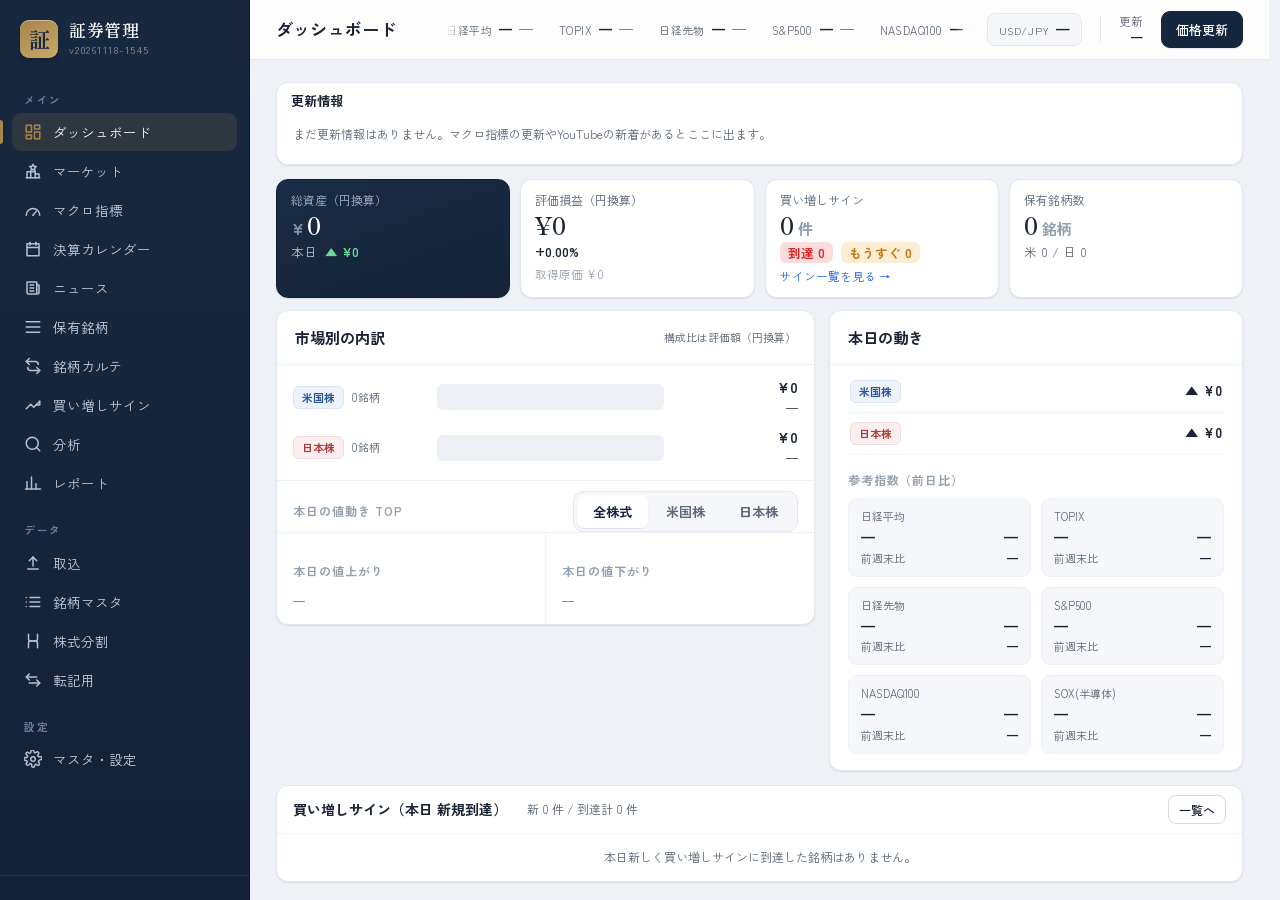
==== commit 61f2d6fd: "feat: TradingView用リスト出力を「保有の米→日（購入額の区切りごと）→未保有の米→日（格付ごと）」に並べ替え・区切り設定・格付絞込を追加／寄り付きメールは取得失敗時に取り直し＋失敗通知" ====
--- a/index.html
+++ b/index.html
@@ -7,7 +7,7 @@
   <link rel="preconnect" href="https://fonts.googleapis.com" />
   <link rel="preconnect" href="https://fonts.gstatic.com" crossorigin />
   <link href="https://fonts.googleapis.com/css2?family=Zen+Kaku+Gothic+New:wght@400;500;700&family=Shippori+Mincho:wght@500;600;700&display=swap" rel="stylesheet" />
-  <link rel="stylesheet" href="styles.css?v=20261118-0220" />
+  <link rel="stylesheet" href="styles.css?v=20261118-1545" />
 </head>
 <body>
   <div class="shell">
@@ -82,6 +82,6 @@
 
   <script src="sync-merge.js?v=20261106-2349"></script>
   <script src="analysis.js?v=20260729-2142"></script>
-  <script src="app.js?v=20261118-0220"></script>
+  <script src="app.js?v=20261118-1545"></script>
 </body>
 </html>
--- a/styles.css
+++ b/styles.css
@@ -1427,3 +1427,8 @@
 .mkt-kseg { flex-wrap: wrap; }
 .mkt-kseg button { white-space: nowrap; }
 .or-down { color: var(--down-ink); }
+/* TradingView用リスト出力モーダル：ラジオ・チェック・格付セレクトを横並び（.field の既定 block/100%幅を打ち消す） */
+.field .tv-opts { display: flex; flex-wrap: wrap; align-items: center; gap: 6px 16px; }
+.field .tv-opts label { display: inline-flex; align-items: center; gap: 5px; margin: 0; font-size: 13px; font-weight: 400; color: var(--text); cursor: pointer; }
+.field .tv-opts input[type="radio"], .field .tv-opts input[type="checkbox"] { width: auto; padding: 0; margin: 0; }
+.field .tv-opts select { width: auto; min-width: 64px; height: 34px; padding: 4px 8px; }
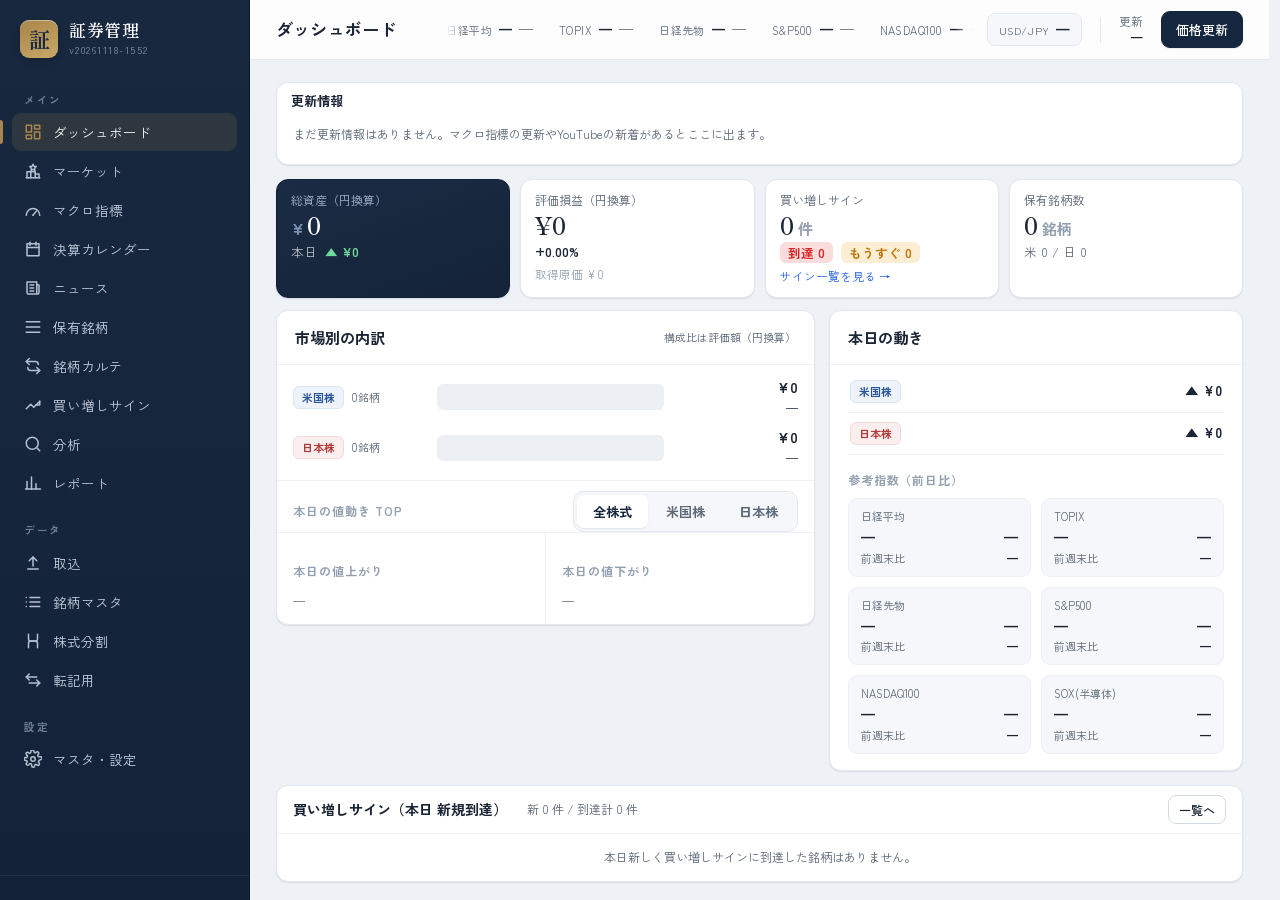
==== commit 6df5a3bc: "fix: TradingView用リスト出力の購入額区切りを「以上〜未満」に変更（$1000ちょうどが「$1000以上」に入らなかった） (v20261118-1552) Co-Authored-By" ====
--- a/index.html
+++ b/index.html
@@ -82,6 +82,6 @@
 
   <script src="sync-merge.js?v=20261106-2349"></script>
   <script src="analysis.js?v=20260729-2142"></script>
-  <script src="app.js?v=20261118-1545"></script>
+  <script src="app.js?v=20261118-1552"></script>
 </body>
 </html>
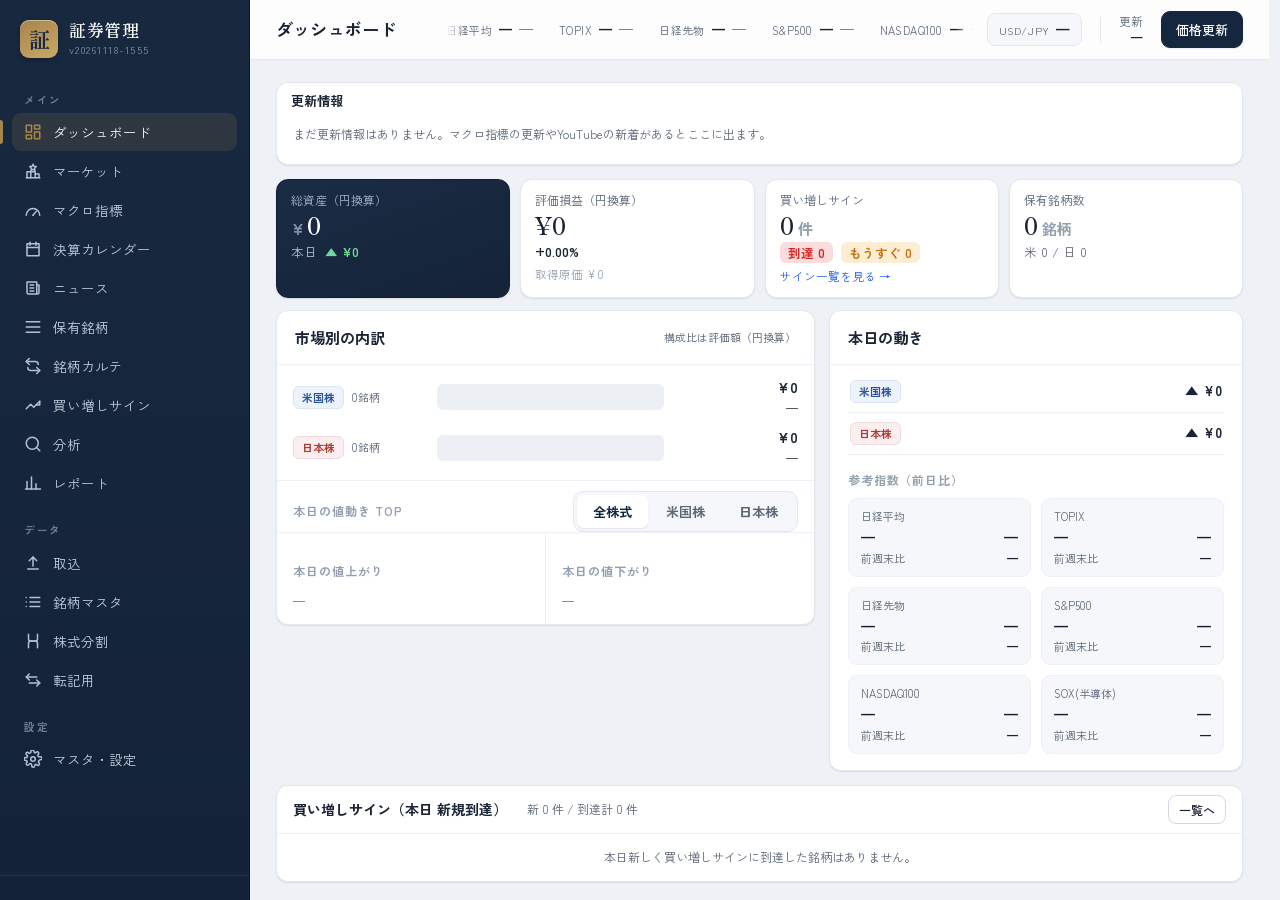
==== commit aa70a7c4: "fix: TradingView用リスト出力の「購入額」を買い増し予定額ではなく列「購入額（本来）」（取得単価×数量）で並べ・区切るよう修正 (v20261118-1555) Co-Authored-" ====
--- a/index.html
+++ b/index.html
@@ -82,6 +82,6 @@
 
   <script src="sync-merge.js?v=20261106-2349"></script>
   <script src="analysis.js?v=20260729-2142"></script>
-  <script src="app.js?v=20261118-1552"></script>
+  <script src="app.js?v=20261118-1555"></script>
 </body>
 </html>
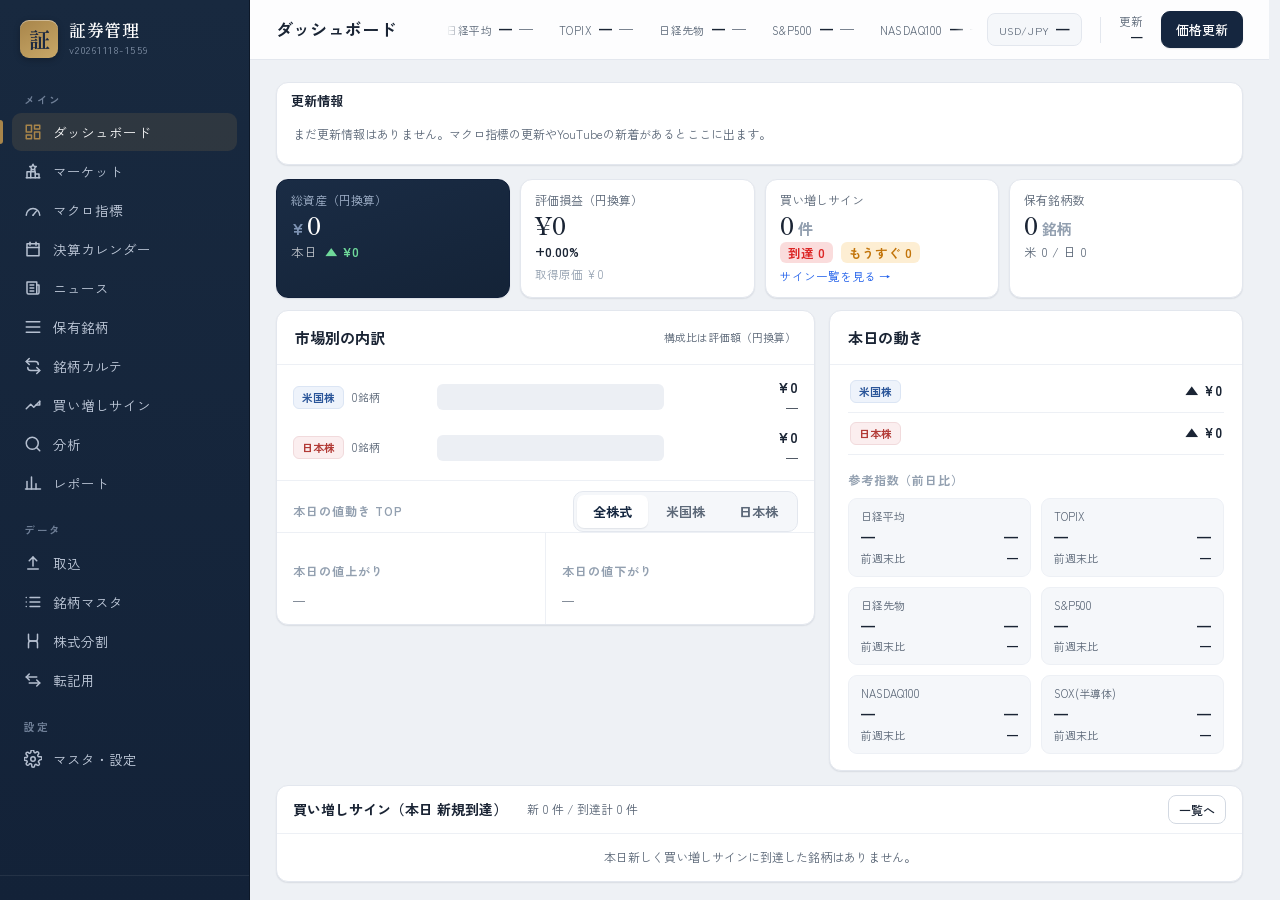
==== commit 35f210ad: "feat: TradingView用リスト出力でETFを既定で除外（チェックで含められる・設定は同期保存） (v20261118-1559) Co-Authored-By: Claude Opus 5" ====
--- a/index.html
+++ b/index.html
@@ -82,6 +82,6 @@
 
   <script src="sync-merge.js?v=20261106-2349"></script>
   <script src="analysis.js?v=20260729-2142"></script>
-  <script src="app.js?v=20261118-1555"></script>
+  <script src="app.js?v=20261118-1559"></script>
 </body>
 </html>
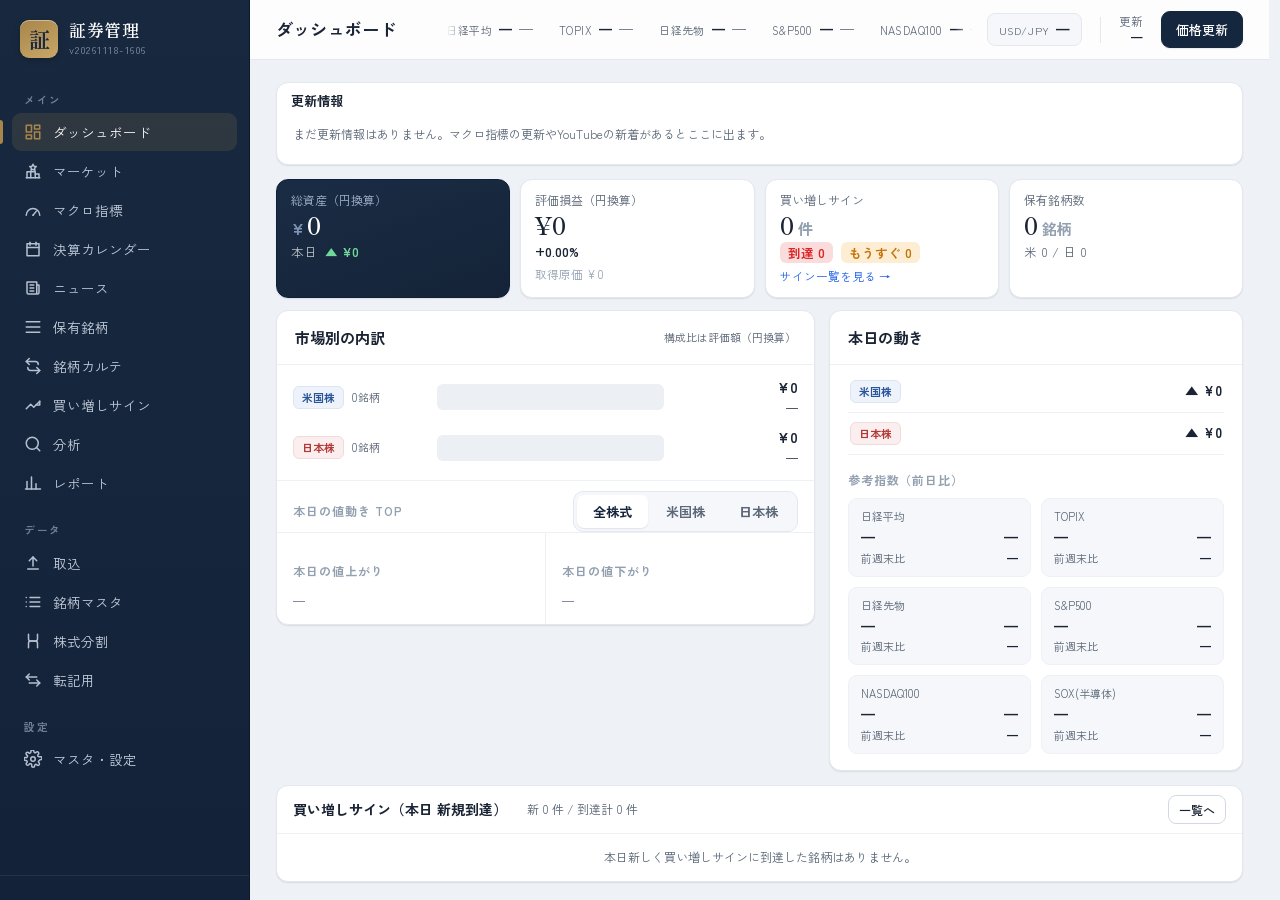
==== commit 2e3123ac: "feat: TradingView用リスト出力に「銘柄だけコピー」（見出しなし）を追加。アラート付きの既存リストへ貼り付けて足す用 (v20261118-1606) Co-Authored-By: C" ====
--- a/index.html
+++ b/index.html
@@ -82,6 +82,6 @@
 
   <script src="sync-merge.js?v=20261106-2349"></script>
   <script src="analysis.js?v=20260729-2142"></script>
-  <script src="app.js?v=20261118-1559"></script>
+  <script src="app.js?v=20261118-1606"></script>
 </body>
 </html>
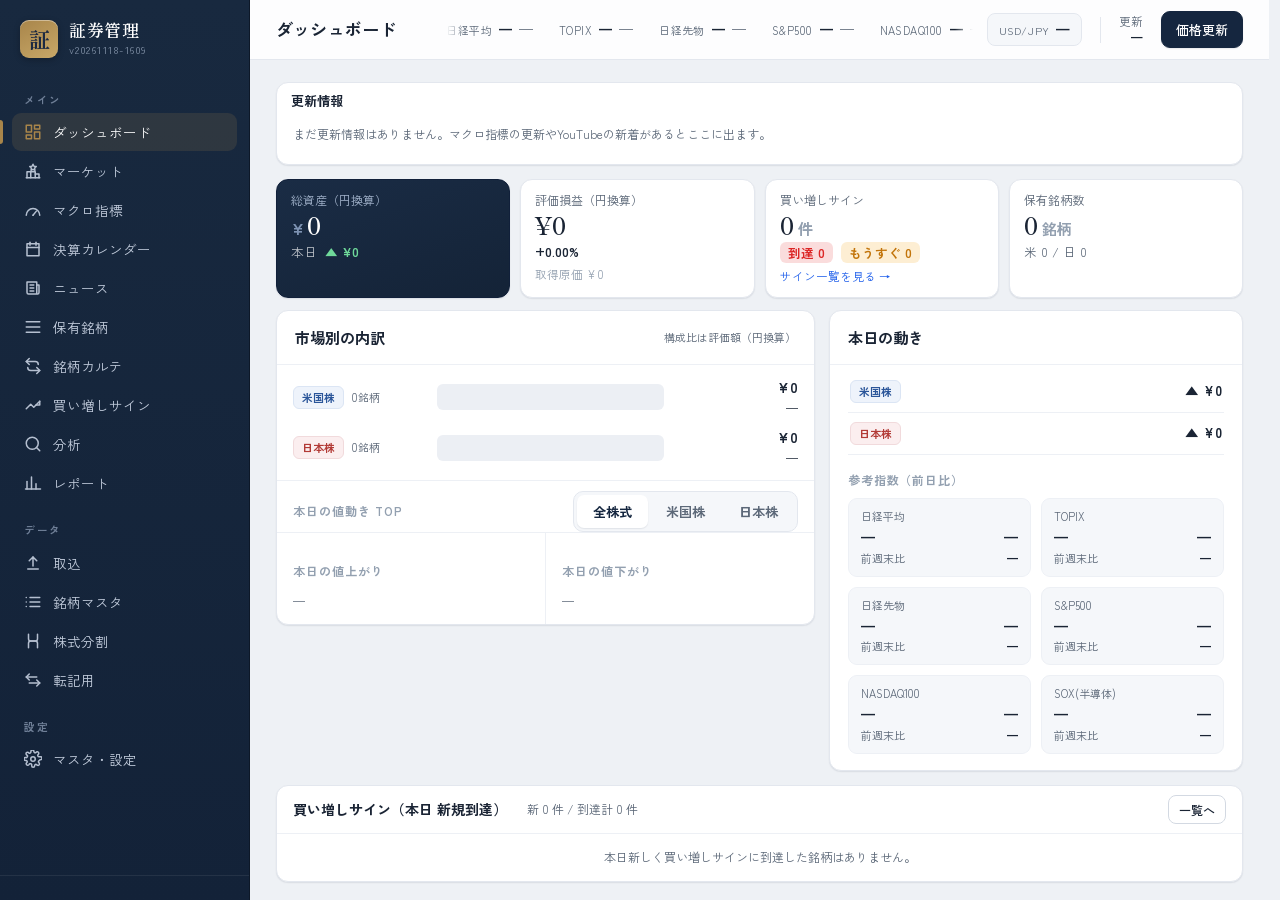
==== commit b381ced0: "fix: TradingView用リスト出力の保有銘柄を購入額の多い順（大きい区切りの見出しから）に変更 (v20261118-1609) Co-Authored-By: Claude Opus 5." ====
--- a/index.html
+++ b/index.html
@@ -82,6 +82,6 @@
 
   <script src="sync-merge.js?v=20261106-2349"></script>
   <script src="analysis.js?v=20260729-2142"></script>
-  <script src="app.js?v=20261118-1606"></script>
+  <script src="app.js?v=20261118-1609"></script>
 </body>
 </html>
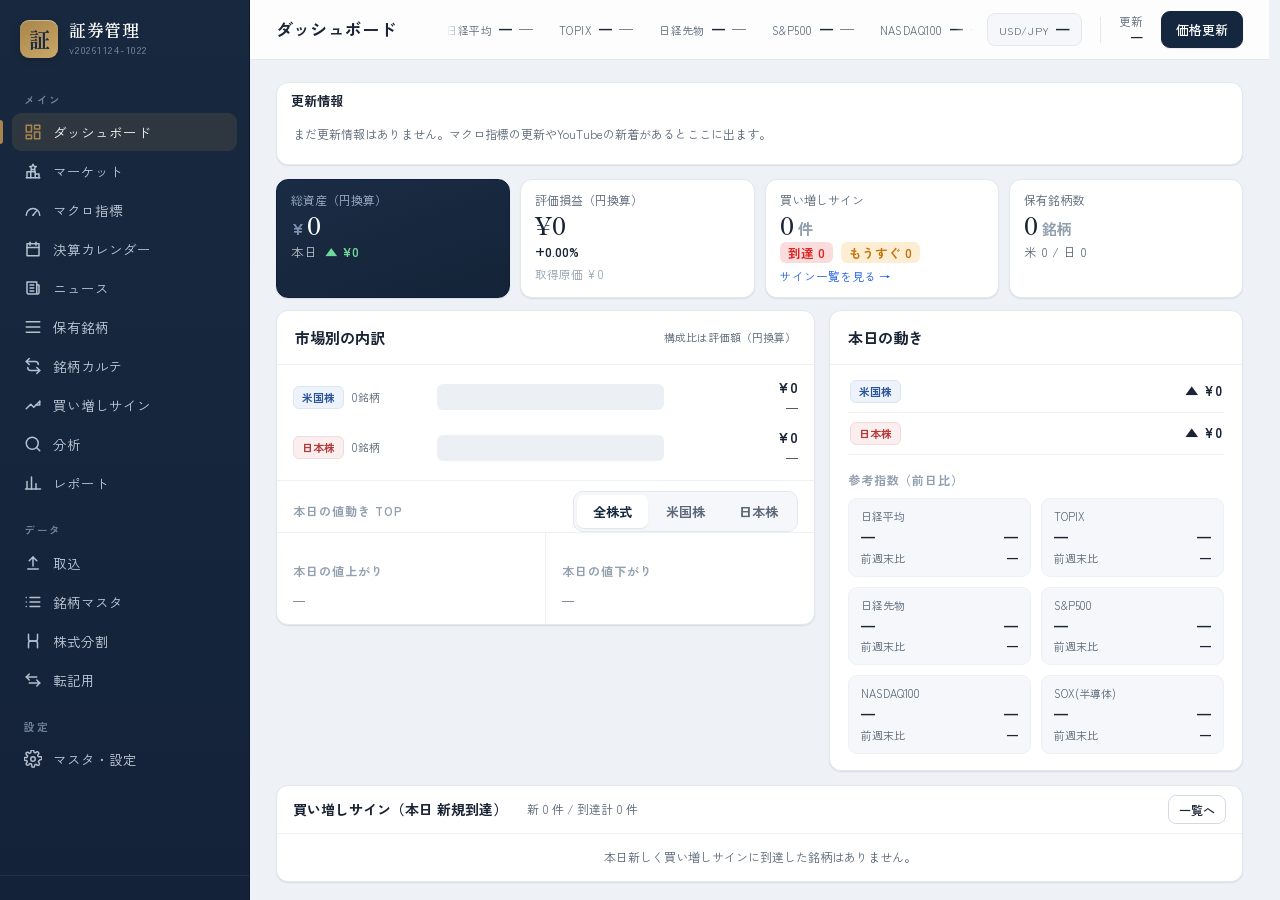
==== commit 5c25caff: "fix: 列固定セルに背景色ルールの半透明色が付くと、横スクロールで後ろの列が透けて見える不具合を修正 (v20261124-1022) Co-Authored-By: Claude Opus 5.5" ====
--- a/index.html
+++ b/index.html
@@ -82,6 +82,6 @@
 
   <script src="sync-merge.js?v=20261106-2349"></script>
   <script src="analysis.js?v=20260729-2142"></script>
-  <script src="app.js?v=20261118-1609"></script>
+  <script src="app.js?v=20261124-1022"></script>
 </body>
 </html>
